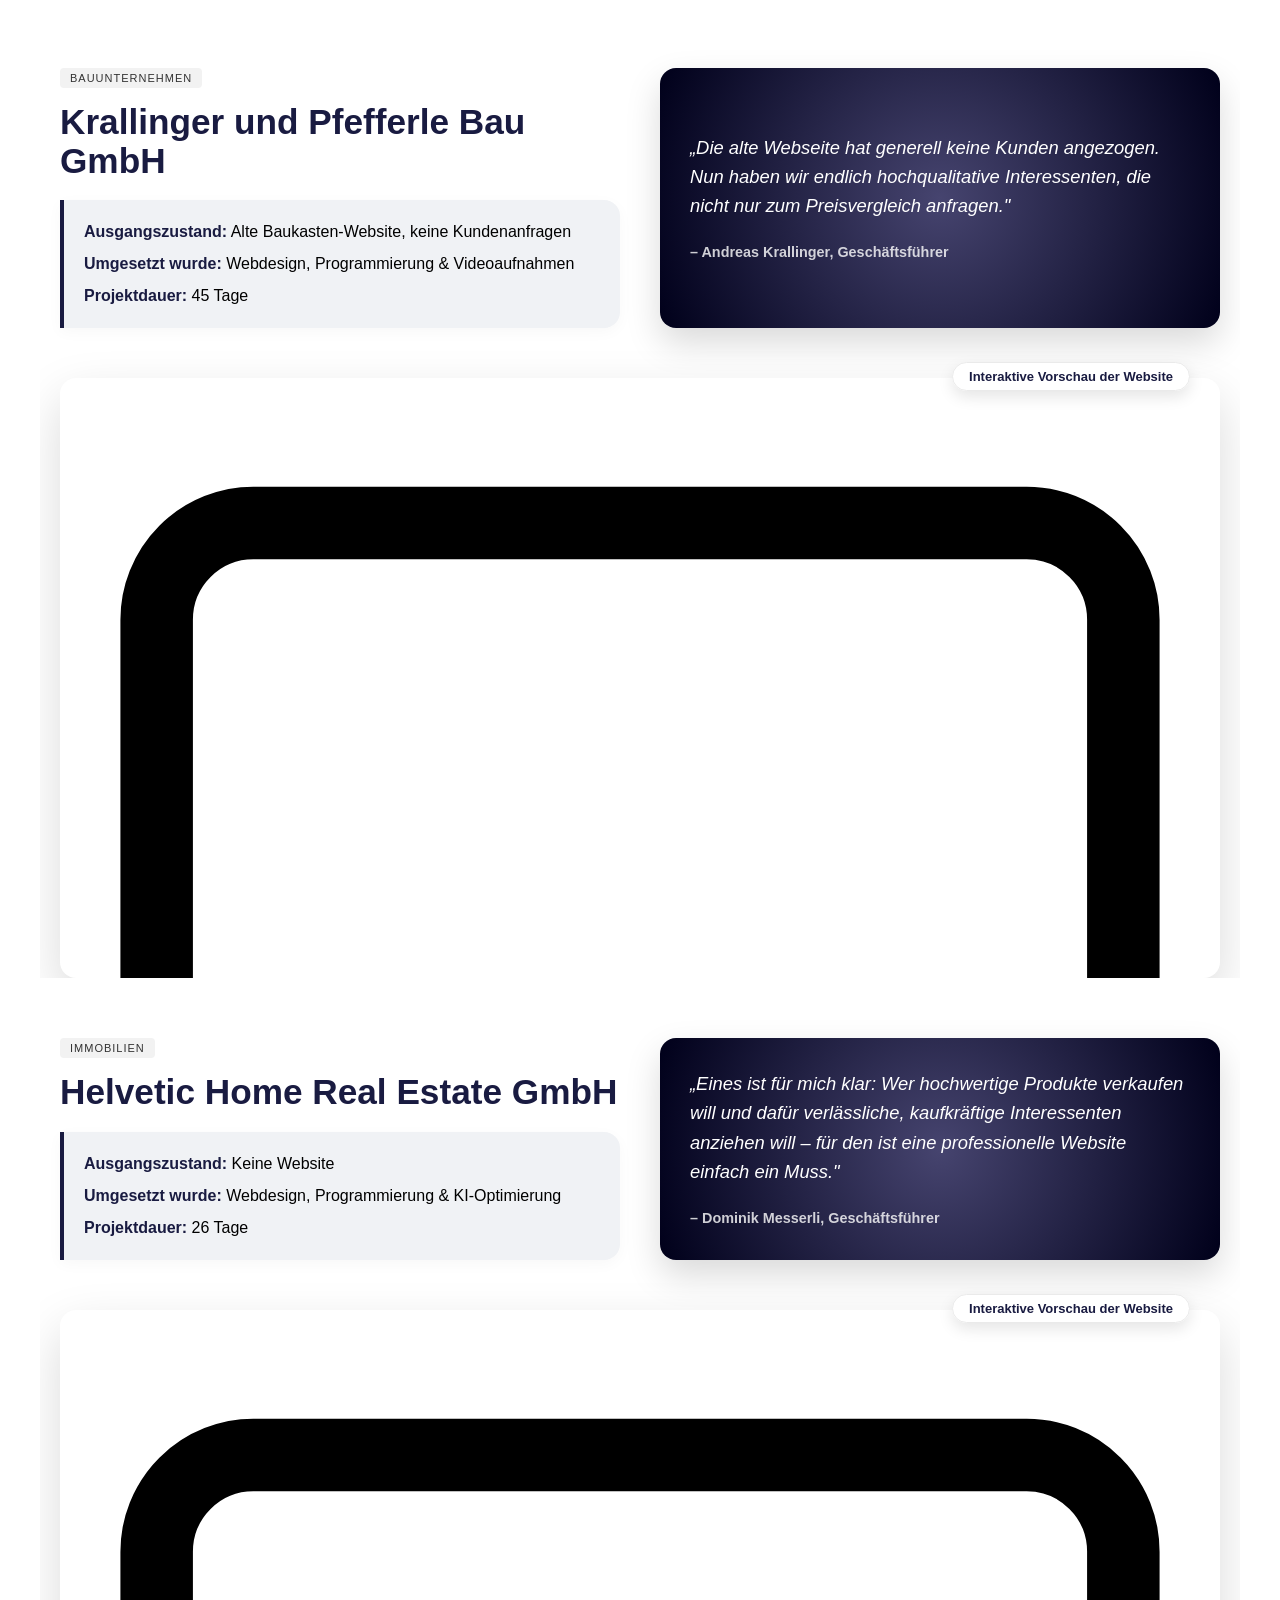
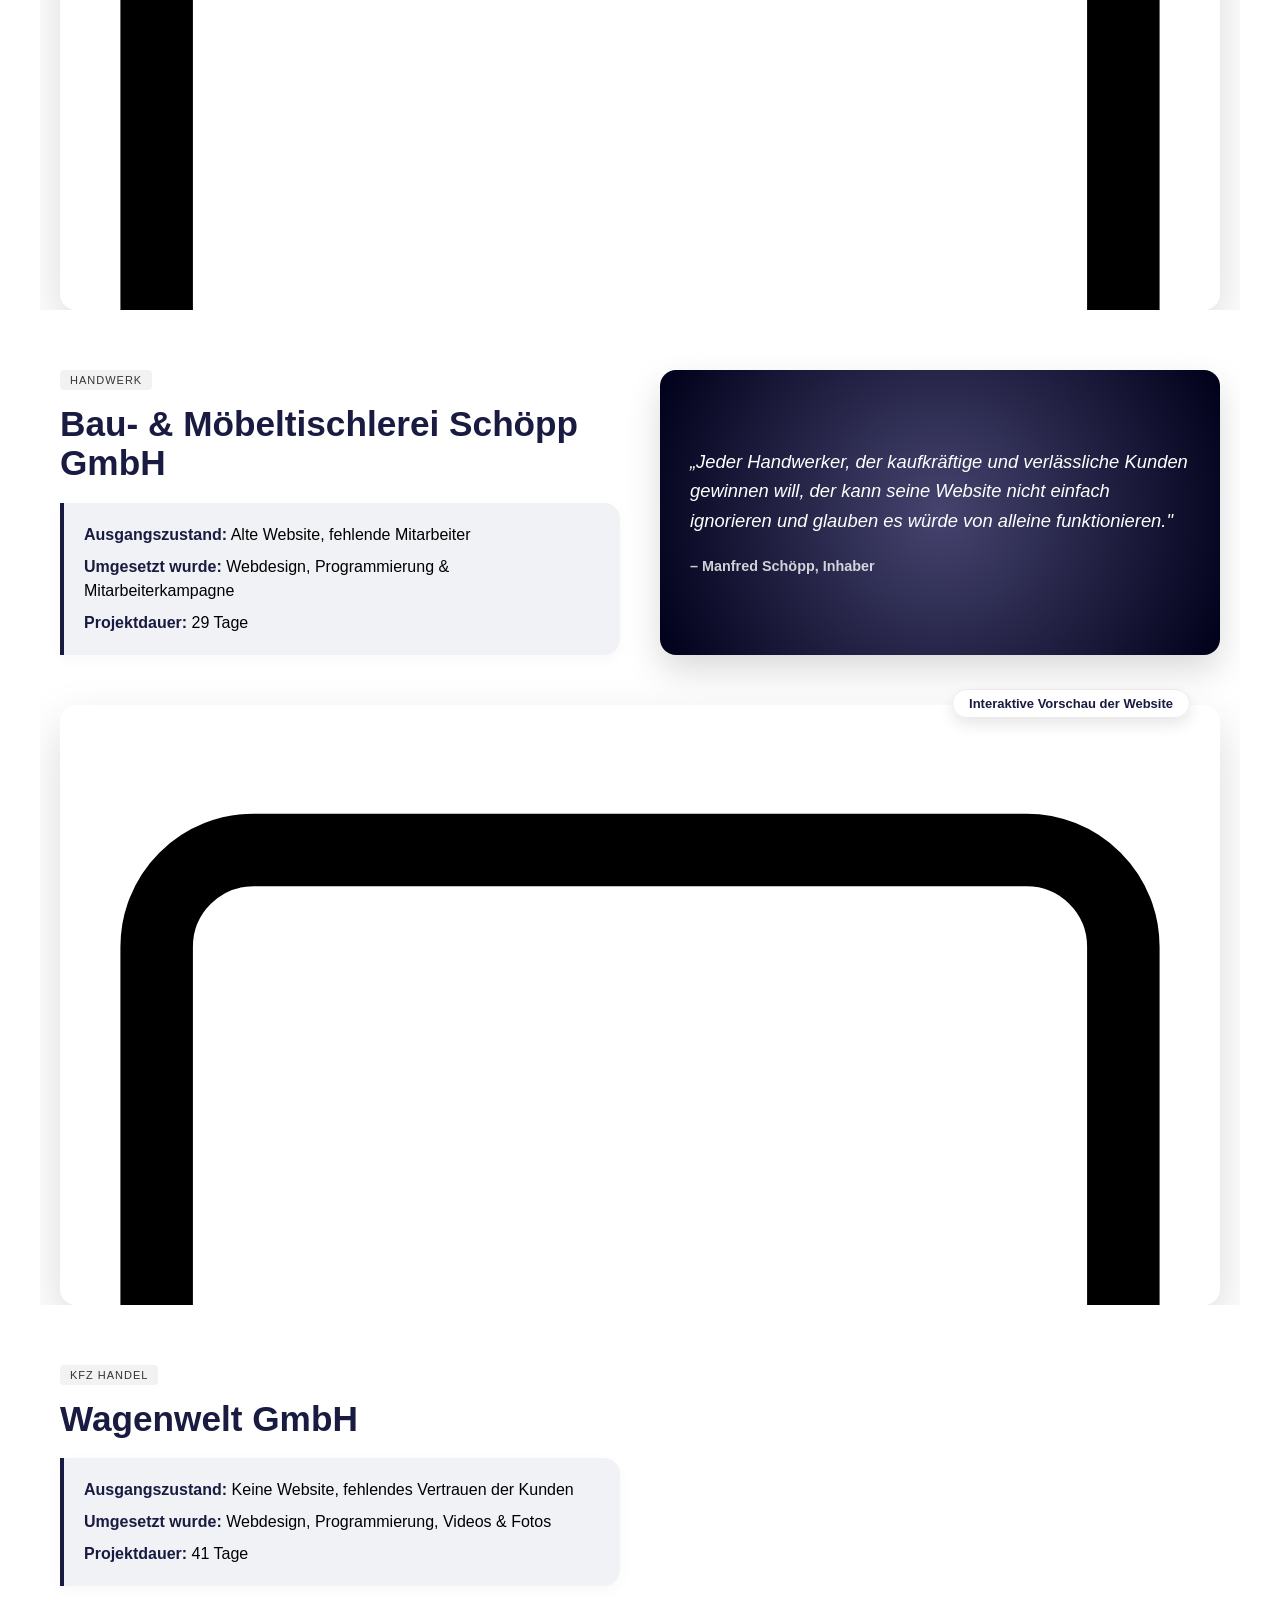
==== index.html @ d1f33c0d "perf: Smartes Iframe-Management – verhindert Einfrieren auf Mobile - Iframes werden nicht mehr direk" ====
<!DOCTYPE html>
<html lang="de">
<head>
  <meta charset="UTF-8">
  <meta name="viewport" content="width=device-width, initial-scale=1.0">
  <meta name="description" content="Referenzen – Erfolgreiche Website-Projekte für KMU. Webdesign, Programmierung und digitale Lösungen.">
  <title>Referenzen | KMU Digitalisieren</title>
  <link rel="stylesheet" href="styles.css">
</head>
<body>

  <!-- === Sektion 1: Krallinger und Pfefferle === -->
  <div class="cs-section">

    <div class="cs-top-grid">

      <div class="cs-info-side">
        <div class="cs-label-wrapper cs-animate" data-index="0">
          <span class="cs-industry-label">BAUUNTERNEHMEN</span>
        </div>

        <h3 class="cs-animate" data-index="1">Krallinger und Pfefferle Bau GmbH</h3>

        <div class="cs-meta-info cs-animate" data-index="2">
          <p><strong>Ausgangszustand:</strong> Alte Baukasten-Website, keine Kundenanfragen</p>
          <p><strong>Umgesetzt wurde:</strong> Webdesign, Programmierung &amp; Videoaufnahmen</p>
          <p><strong>Projektdauer:</strong> 45 Tage</p>
        </div>
      </div>

      <div class="cs-quote-side cs-animate" data-index="3">
        <blockquote class="cs-quote">
          „Die alte Webseite hat generell keine Kunden angezogen. Nun haben wir endlich hochqualitative Interessenten, die nicht nur zum Preisvergleich anfragen."
          <cite>– Andreas Krallinger, Geschäftsführer</cite>
        </blockquote>
      </div>

    </div>

    <div class="cs-preview-full cs-animate" data-index="4">
      <div class="cs-preview-hint">Interaktive Vorschau der Website</div>
      <div class="cs-iframe-placeholder" data-src="https://www.kpbau.tirol" data-title="Krallinger und Pfefferle Bau Vorschau">
        <div class="cs-placeholder-content">
          <svg class="cs-placeholder-icon" viewBox="0 0 24 24" fill="none" stroke="currentColor" stroke-width="1.5" stroke-linecap="round" stroke-linejoin="round"><rect x="2" y="3" width="20" height="14" rx="2"/><line x1="8" y1="21" x2="16" y2="21"/><line x1="12" y1="17" x2="12" y2="21"/></svg>
          <span class="cs-placeholder-text">Vorschau laden</span>
        </div>
      </div>
    </div>

  </div>

  <!-- === Sektion 2: Helvetic Home Real Estate === -->
  <div class="cs-section">

    <div class="cs-top-grid">

      <div class="cs-info-side">
        <div class="cs-label-wrapper cs-animate" data-index="0">
          <span class="cs-industry-label">IMMOBILIEN</span>
        </div>

        <h3 class="cs-animate" data-index="1">Helvetic Home Real Estate GmbH</h3>

        <div class="cs-meta-info cs-animate" data-index="2">
          <p><strong>Ausgangszustand:</strong> Keine Website</p>
          <p><strong>Umgesetzt wurde:</strong> Webdesign, Programmierung &amp; KI-Optimierung</p>
          <p><strong>Projektdauer:</strong> 26 Tage</p>
        </div>
      </div>

      <div class="cs-quote-side cs-animate" data-index="3">
        <blockquote class="cs-quote">
          „Eines ist für mich klar: Wer hochwertige Produkte verkaufen will und dafür verlässliche, kaufkräftige Interessenten anziehen will – für den ist eine professionelle Website einfach ein Muss."
          <cite>– Dominik Messerli, Geschäftsführer</cite>
        </blockquote>
      </div>

    </div>

    <div class="cs-preview-full cs-animate" data-index="4">
      <div class="cs-preview-hint">Interaktive Vorschau der Website</div>
      <div class="cs-iframe-placeholder" data-src="https://helvetic-home.ch/" data-title="Helvetic Home Real Estate GmbH Vorschau">
        <div class="cs-placeholder-content">
          <svg class="cs-placeholder-icon" viewBox="0 0 24 24" fill="none" stroke="currentColor" stroke-width="1.5" stroke-linecap="round" stroke-linejoin="round"><rect x="2" y="3" width="20" height="14" rx="2"/><line x1="8" y1="21" x2="16" y2="21"/><line x1="12" y1="17" x2="12" y2="21"/></svg>
          <span class="cs-placeholder-text">Vorschau laden</span>
        </div>
      </div>
    </div>

  </div>

  <!-- === Sektion 3: Tischlerei Schöpp === -->
  <div class="cs-section">

    <div class="cs-top-grid">

      <div class="cs-info-side">
        <div class="cs-label-wrapper cs-animate" data-index="0">
          <span class="cs-industry-label">HANDWERK</span>
        </div>

        <h3 class="cs-animate" data-index="1">Bau- &amp; Möbeltischlerei Schöpp GmbH</h3>

        <div class="cs-meta-info cs-animate" data-index="2">
          <p><strong>Ausgangszustand:</strong> Alte Website, fehlende Mitarbeiter</p>
          <p><strong>Umgesetzt wurde:</strong> Webdesign, Programmierung &amp; Mitarbeiterkampagne</p>
          <p><strong>Projektdauer:</strong> 29 Tage</p>
        </div>
      </div>

      <div class="cs-quote-side cs-animate" data-index="3">
        <blockquote class="cs-quote">
          „Jeder Handwerker, der kaufkräftige und verlässliche Kunden gewinnen will, der kann seine Website nicht einfach ignorieren und glauben es würde von alleine funktionieren."
          <cite>– Manfred Schöpp, Inhaber</cite>
        </blockquote>
      </div>

    </div>

    <div class="cs-preview-full cs-animate" data-index="4">
      <div class="cs-preview-hint">Interaktive Vorschau der Website</div>
      <div class="cs-iframe-placeholder" data-src="https://tischlerei-schoepp.at/" data-title="Bau- &amp; Möbeltischlerei Schöpp GmbH Vorschau">
        <div class="cs-placeholder-content">
          <svg class="cs-placeholder-icon" viewBox="0 0 24 24" fill="none" stroke="currentColor" stroke-width="1.5" stroke-linecap="round" stroke-linejoin="round"><rect x="2" y="3" width="20" height="14" rx="2"/><line x1="8" y1="21" x2="16" y2="21"/><line x1="12" y1="17" x2="12" y2="21"/></svg>
          <span class="cs-placeholder-text">Vorschau laden</span>
        </div>
      </div>
    </div>

  </div>

  <!-- === Sektion 4: Wagenwelt === -->
  <div class="cs-section">

    <div class="cs-top-grid">

      <div class="cs-info-side">
        <div class="cs-label-wrapper cs-animate" data-index="0">
          <span class="cs-industry-label">KFZ HANDEL</span>
        </div>

        <h3 class="cs-animate" data-index="1">Wagenwelt GmbH</h3>

        <div class="cs-meta-info cs-animate" data-index="2">
          <p><strong>Ausgangszustand:</strong> Keine Website, fehlendes Vertrauen der Kunden</p>
          <p><strong>Umgesetzt wurde:</strong> Webdesign, Programmierung, Videos &amp; Fotos</p>
          <p><strong>Projektdauer:</strong> 41 Tage</p>
        </div>
      </div>

      <div class="cs-quote-side cs-animate" data-index="3">
        <blockquote class="cs-quote">
          „Wir verkaufen unsere Autos mit der Website um 40% schneller. Das macht es uns möglich bedeutend schneller zu wachsen und generell mehr Autos zu verkaufen."
          <cite>– Viktor Stanojevic, Geschäftsführer</cite>
        </blockquote>
      </div>

    </div>

    <div class="cs-preview-full cs-animate" data-index="4">
      <div class="cs-preview-hint">Interaktive Vorschau der Website</div>
      <div class="cs-iframe-placeholder" data-src="https://www.wagen-welt.at/" data-title="Wagenwelt GmbH Vorschau">
        <div class="cs-placeholder-content">
          <svg class="cs-placeholder-icon" viewBox="0 0 24 24" fill="none" stroke="currentColor" stroke-width="1.5" stroke-linecap="round" stroke-linejoin="round"><rect x="2" y="3" width="20" height="14" rx="2"/><line x1="8" y1="21" x2="16" y2="21"/><line x1="12" y1="17" x2="12" y2="21"/></svg>
          <span class="cs-placeholder-text">Vorschau laden</span>
        </div>
      </div>
    </div>

  </div>

  <script src="script.js"></script>
</body>
</html>
---- styles.css ----
.cs-section {
    font-family: 'Cabin Condensed', sans-serif;
    color: #000;
    background-color: #ffffff;
    padding: 60px 20px 0 20px;
    max-width: 1200px;
    margin: 0 auto;
    font-size: 16px;
    box-sizing: border-box;
    overflow-x: hidden; /* Verhindert horizontalen Scrollbalken bei Slide-Animation */
}

.cs-top-grid {
    display: grid;
    grid-template-columns: 1fr 1fr;
    gap: 40px;
    margin-bottom: 50px;
    align-items: stretch;
}

.cs-info-side {
    text-align: left;
    display: flex;
    flex-direction: column;
    justify-content: flex-start;
}

.cs-label-wrapper {
    margin-bottom: 15px;
}

.cs-industry-label {
    display: inline-block;
    background-color: #f2f2f2;
    color: #333333;
    padding: 4px 10px;
    border-radius: 4px;
    font-size: 11px;
    font-weight: 400;
    text-transform: uppercase;
    letter-spacing: 1px;
    transition: background-color 0.3s ease;
}

.cs-industry-label:hover {
    background-color: #e6e6e6;
}

.cs-info-side h3 {
    font-size: 2.2rem;
    margin: 0 0 20px 0;
    color: #191B41;
    line-height: 1.1;
}

.cs-meta-info {
    background-color: #f0f2f5;
    border-left: 4px solid #191B41;
    padding: 20px;
    border-radius: 0 16px 16px 0;
    box-shadow: 0 4px 15px rgba(0, 0, 0, 0.03);
    transition: box-shadow 0.3s ease, transform 0.3s ease;
}

.cs-meta-info:hover {
    box-shadow: 0 8px 25px rgba(0, 0, 0, 0.08);
    transform: translateX(3px);
}

.cs-meta-info p {
    margin: 0 0 8px 0;
    line-height: 1.5;
}

.cs-meta-info p:last-child {
    margin-bottom: 0;
}

.cs-meta-info strong {
    color: #191B41;
}

.cs-quote-side {
    display: flex;
}

.cs-quote {
    margin: 0;
    padding: 30px;
    background: radial-gradient(circle at center, rgb(70, 68, 111) 0%, rgb(0, 0, 26) 100%);
    color: #ffffff;
    border-radius: 16px;
    font-size: 1.15rem;
    line-height: 1.6;
    font-style: italic;
    text-align: left;
    flex: 1;
    display: flex;
    flex-direction: column;
    justify-content: center;
    box-sizing: border-box;
    box-shadow: 0 15px 35px rgba(0, 0, 0, 0.15);
    transition: transform 0.4s cubic-bezier(0.165, 0.84, 0.44, 1), box-shadow 0.4s cubic-bezier(0.165, 0.84, 0.44, 1);
}

.cs-quote:hover {
    transform: translateY(-8px);
    box-shadow: 0 25px 50px rgba(0, 0, 0, 0.25);
}

.cs-quote cite {
    display: block;
    margin-top: 20px;
    font-style: normal;
    font-weight: 700;
    font-size: 0.9rem;
    opacity: 0.8;
}

.cs-preview-full {
    width: 100%;
    height: 600px;
    position: relative;
    box-shadow: 0 20px 50px rgba(0, 0, 0, 0.15);
    border-radius: 16px;
    background: #fff;
    transition: box-shadow 0.3s ease;
    margin-bottom: 0;
}

.cs-preview-full:hover {
    box-shadow: 0 30px 60px rgba(0, 0, 0, 0.22);
}

.cs-preview-full iframe {
    width: 100%;
    height: 100%;
    border: none;
    border-radius: 16px;
    display: block;
}

.cs-preview-hint {
    position: absolute !important;
    top: -16px !important;
    right: 30px !important;
    z-index: 999 !important;
    background: rgba(255, 255, 255, 0.95);
    border: 1px solid #eaeaea;
    padding: 6px 16px;
    font-size: 13px;
    font-weight: 600;
    border-radius: 999px;
    color: #191B41;
    pointer-events: none;
    box-shadow: 0 6px 15px rgba(0, 0, 0, 0.1);
    animation: csHintPulse 2.5s infinite ease-in-out;
}

@keyframes csHintPulse {
    0%   { transform: scale(1); }
    50%  { transform: scale(1.05); box-shadow: 0 8px 25px rgba(0,0,0,0.15); }
    100% { transform: scale(1); }
}

/* ===== Scroll-Animationen ===== */
/* Standardzustand: sichtbar (Fallback falls JS nicht läuft) */
.cs-animate {
    opacity: 1;
    transform: translateX(0) scale(1) translateY(0);
    transition: opacity 0.9s cubic-bezier(0.22, 1, 0.36, 1),
                transform 0.9s cubic-bezier(0.22, 1, 0.36, 1);
    /* will-change bewusst NICHT hier – würde dauerhaft GPU-Speicher belegen */
}

/* JS setzt diesen Startzustand sobald es läuft */
/* will-change nur hier aktiv: Browser kann GPU-Layer vorbereiten */
.cs-animate.js-ready {
    opacity: 0;
    transform: translateX(110px) scale(0.92) translateY(16px);
    will-change: transform, opacity;
}

/* Eingeblendet – will-change wird zurückgesetzt um GPU-Speicher freizugeben */
.cs-animate.is-visible {
    opacity: 1;
    transform: translateX(0) scale(1) translateY(0);
    will-change: auto;
}

/* ===== Responsive ===== */
@media (max-width: 900px) {
    .cs-top-grid {
        grid-template-columns: 1fr;
        gap: 30px;
        margin-bottom: 40px;
    }
    .cs-quote:hover,
    .cs-meta-info:hover {
        transform: none;
    }
    .cs-preview-full {
        height: 450px;
        margin-top: 20px;
    }
    .cs-preview-hint {
        animation: none;
        top: -14px !important;
        right: 15px !important;
        font-size: 11px;
        padding: 4px 12px;
    }
}
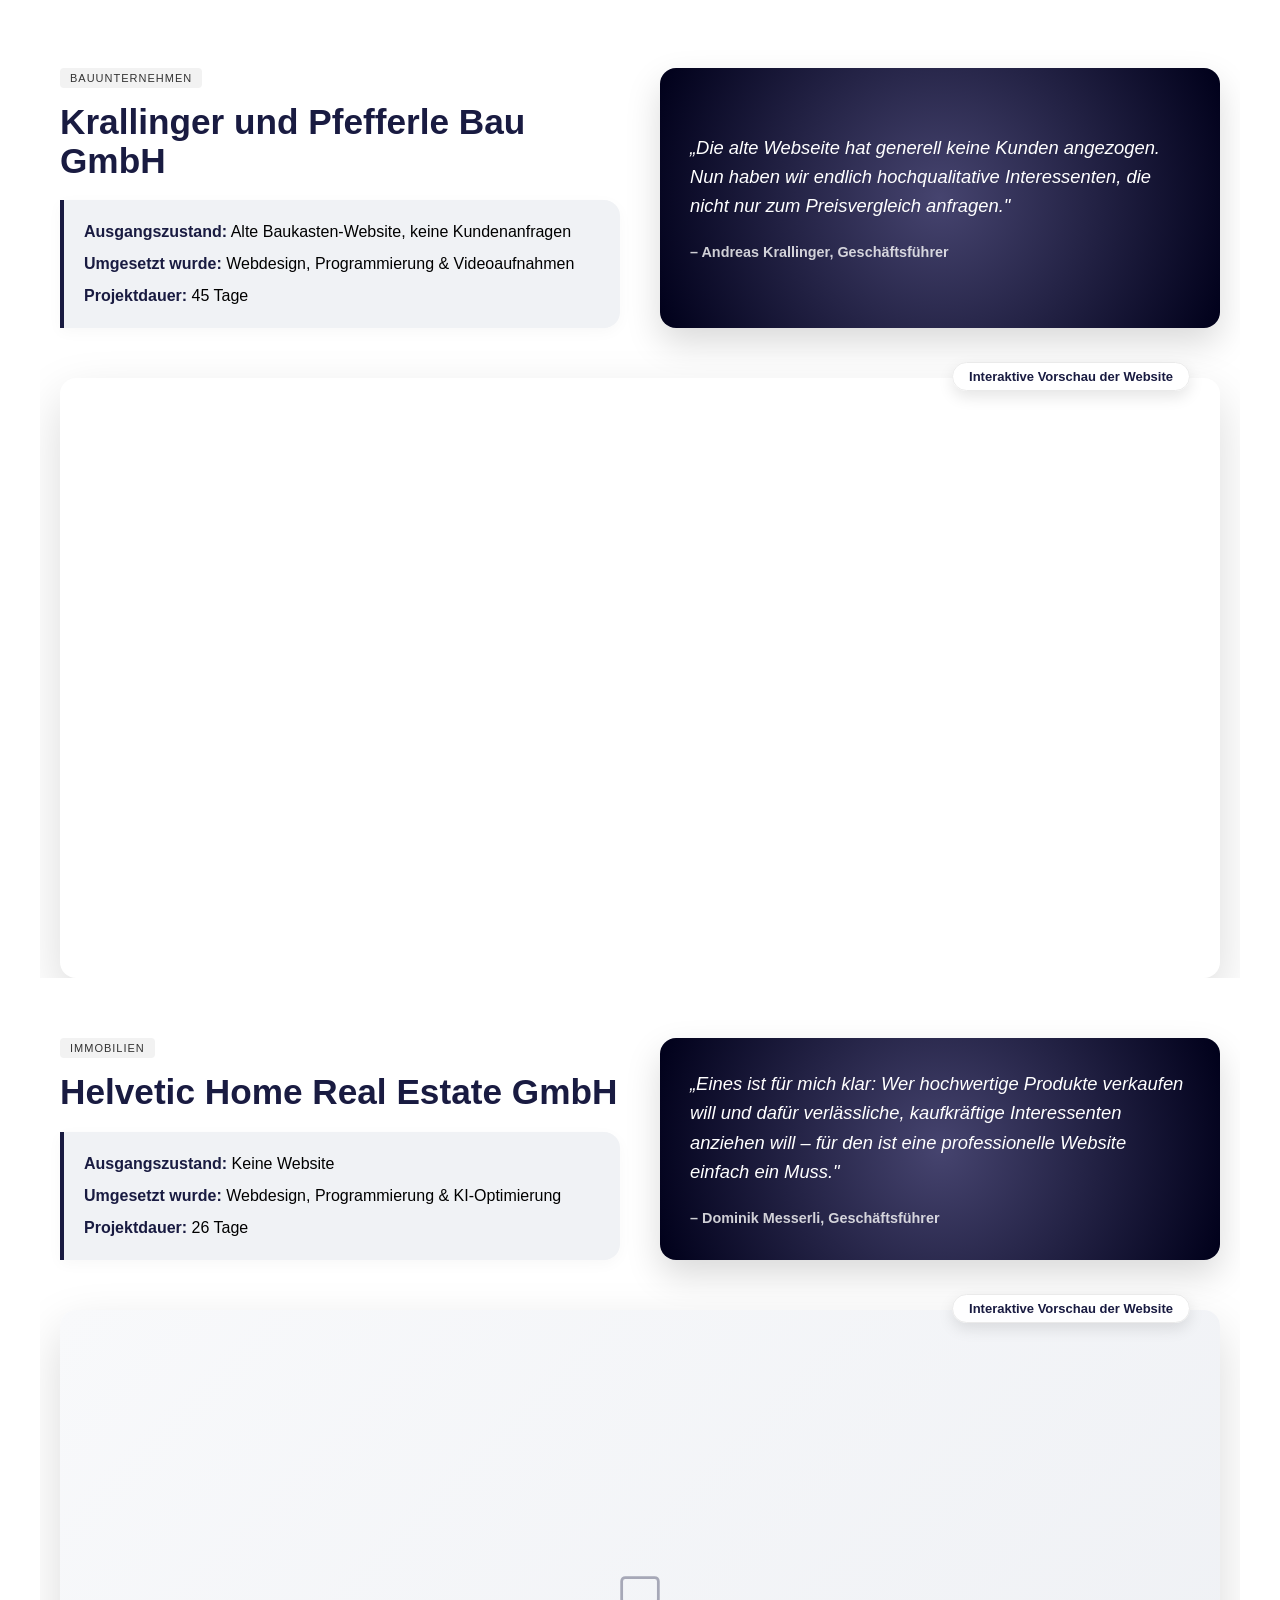
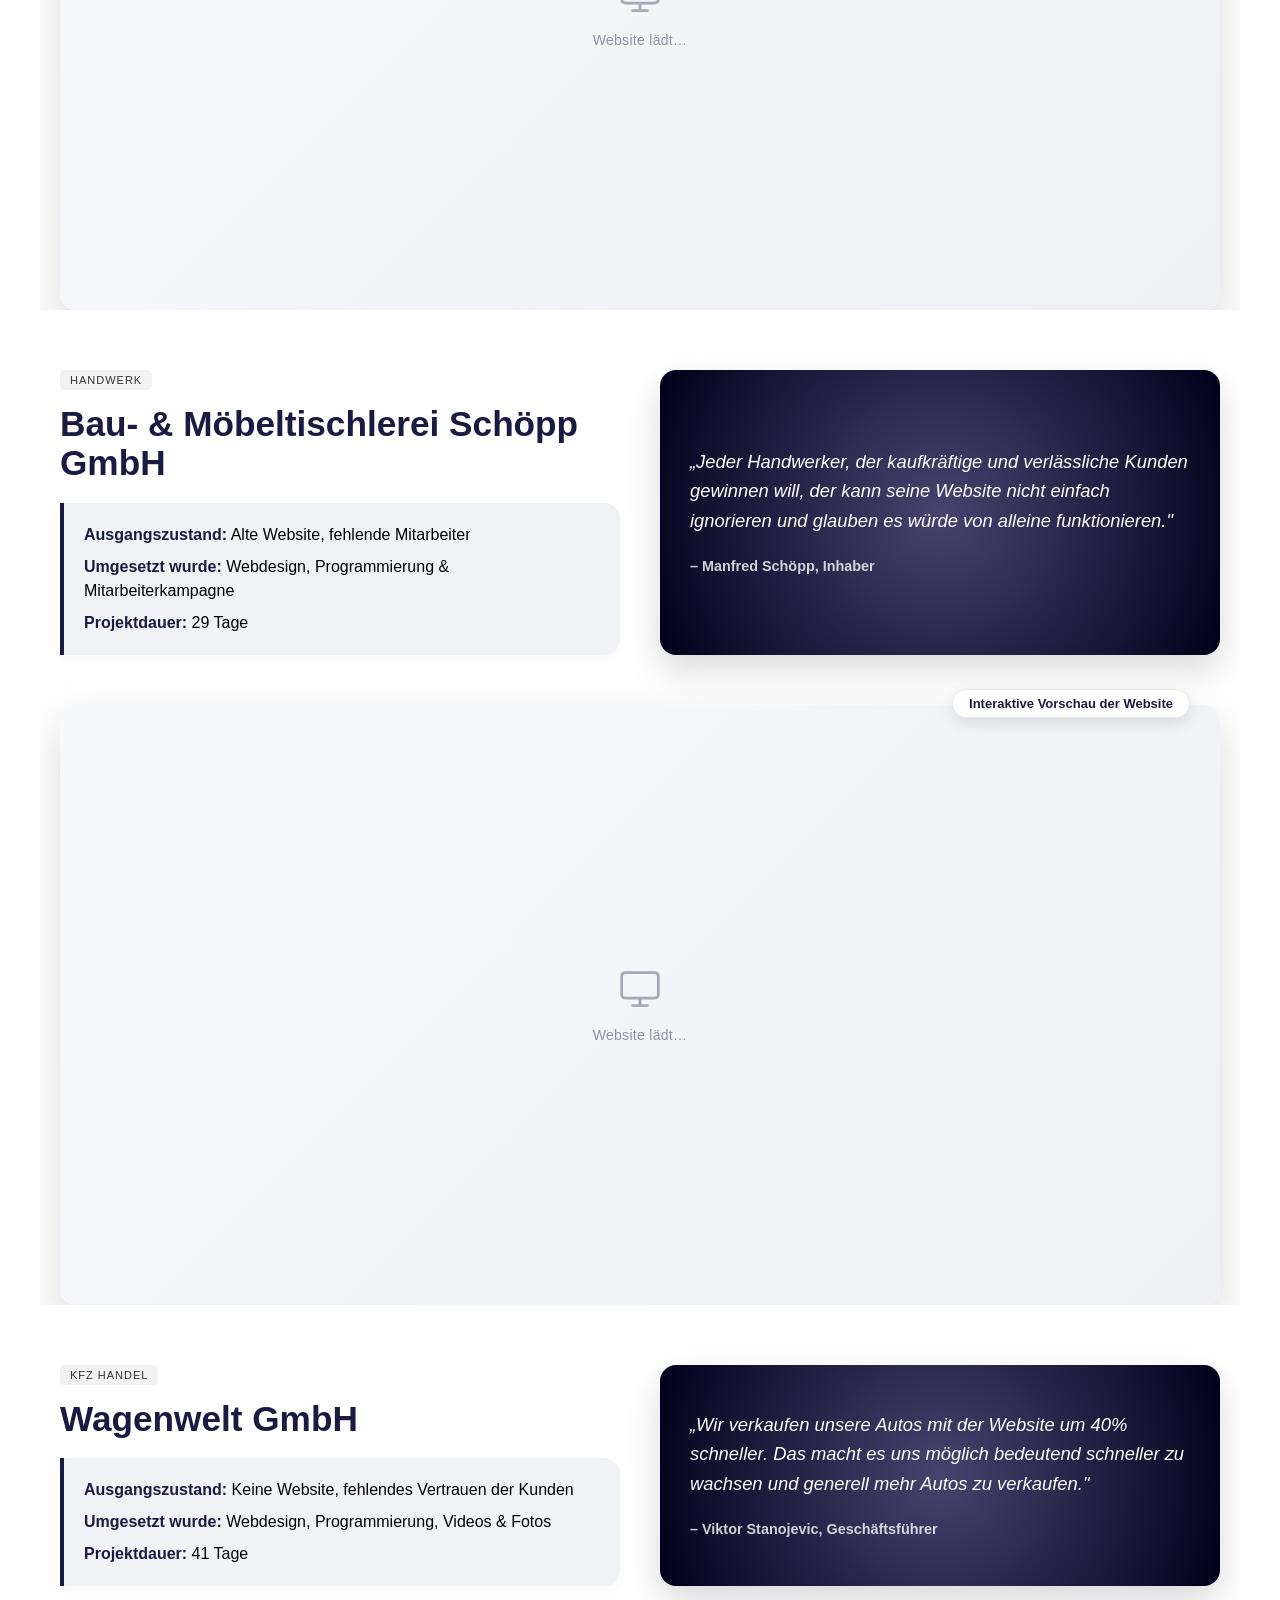
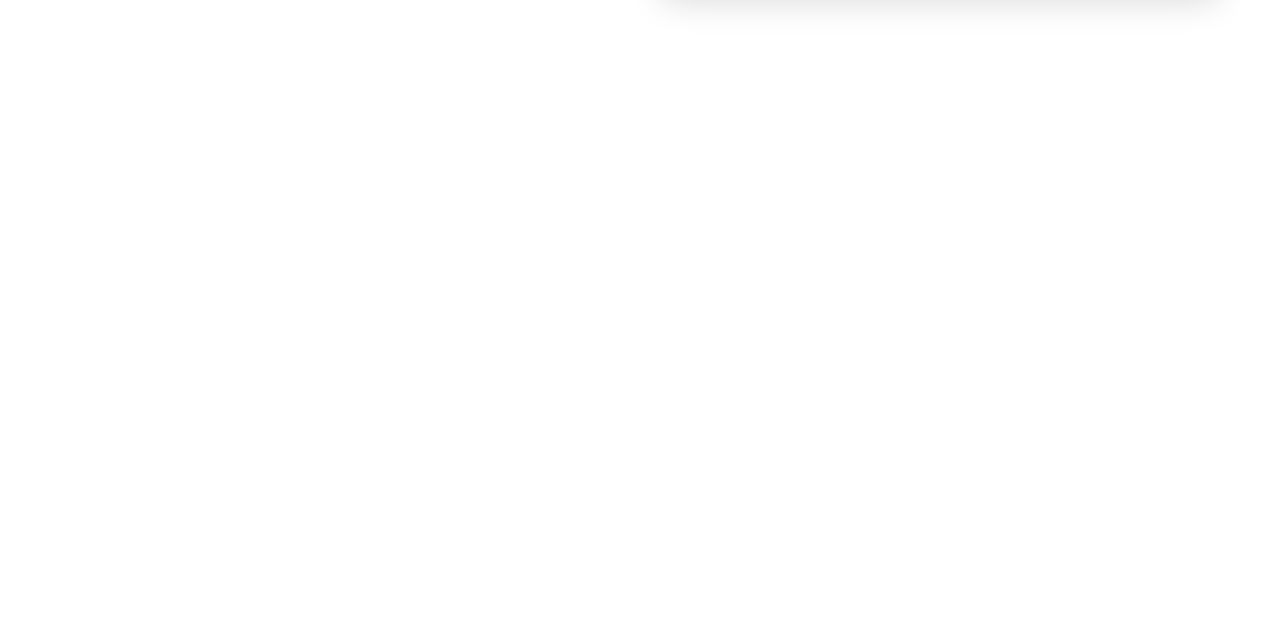
==== commit 9a8d8940: "perf: Automatisches Iframe-Laden per IntersectionObserver - Kein manuelles Tippen mehr nötig – ifram" ====
--- a/index.html
+++ b/index.html
@@ -42,7 +42,7 @@
       <div class="cs-iframe-placeholder" data-src="https://www.kpbau.tirol" data-title="Krallinger und Pfefferle Bau Vorschau">
         <div class="cs-placeholder-content">
           <svg class="cs-placeholder-icon" viewBox="0 0 24 24" fill="none" stroke="currentColor" stroke-width="1.5" stroke-linecap="round" stroke-linejoin="round"><rect x="2" y="3" width="20" height="14" rx="2"/><line x1="8" y1="21" x2="16" y2="21"/><line x1="12" y1="17" x2="12" y2="21"/></svg>
-          <span class="cs-placeholder-text">Vorschau laden</span>
+          <span class="cs-placeholder-text">Website lädt…</span>
         </div>
       </div>
     </div>
@@ -82,7 +82,7 @@
       <div class="cs-iframe-placeholder" data-src="https://helvetic-home.ch/" data-title="Helvetic Home Real Estate GmbH Vorschau">
         <div class="cs-placeholder-content">
           <svg class="cs-placeholder-icon" viewBox="0 0 24 24" fill="none" stroke="currentColor" stroke-width="1.5" stroke-linecap="round" stroke-linejoin="round"><rect x="2" y="3" width="20" height="14" rx="2"/><line x1="8" y1="21" x2="16" y2="21"/><line x1="12" y1="17" x2="12" y2="21"/></svg>
-          <span class="cs-placeholder-text">Vorschau laden</span>
+          <span class="cs-placeholder-text">Website lädt…</span>
         </div>
       </div>
     </div>
@@ -122,7 +122,7 @@
       <div class="cs-iframe-placeholder" data-src="https://tischlerei-schoepp.at/" data-title="Bau- &amp; Möbeltischlerei Schöpp GmbH Vorschau">
         <div class="cs-placeholder-content">
           <svg class="cs-placeholder-icon" viewBox="0 0 24 24" fill="none" stroke="currentColor" stroke-width="1.5" stroke-linecap="round" stroke-linejoin="round"><rect x="2" y="3" width="20" height="14" rx="2"/><line x1="8" y1="21" x2="16" y2="21"/><line x1="12" y1="17" x2="12" y2="21"/></svg>
-          <span class="cs-placeholder-text">Vorschau laden</span>
+          <span class="cs-placeholder-text">Website lädt…</span>
         </div>
       </div>
     </div>
@@ -162,7 +162,7 @@
       <div class="cs-iframe-placeholder" data-src="https://www.wagen-welt.at/" data-title="Wagenwelt GmbH Vorschau">
         <div class="cs-placeholder-content">
           <svg class="cs-placeholder-icon" viewBox="0 0 24 24" fill="none" stroke="currentColor" stroke-width="1.5" stroke-linecap="round" stroke-linejoin="round"><rect x="2" y="3" width="20" height="14" rx="2"/><line x1="8" y1="21" x2="16" y2="21"/><line x1="12" y1="17" x2="12" y2="21"/></svg>
-          <span class="cs-placeholder-text">Vorschau laden</span>
+          <span class="cs-placeholder-text">Website lädt…</span>
         </div>
       </div>
     </div>
--- a/styles.css
+++ b/styles.css
@@ -138,6 +138,8 @@
     border: none;
     border-radius: 16px;
     display: block;
+    position: relative;
+    z-index: 2;
 }
 
 .cs-preview-hint {
@@ -163,6 +165,69 @@
     100% { transform: scale(1); }
 }
 
+/* ===== Iframe Placeholder (Lade-Indikator) ===== */
+.cs-iframe-placeholder {
+    width: 100%;
+    height: 100%;
+    border-radius: 16px;
+    display: flex;
+    align-items: center;
+    justify-content: center;
+    background: linear-gradient(135deg, #f8f9fb 0%, #eef0f4 100%);
+    position: absolute;
+    inset: 0;
+    z-index: 3;
+    transition: opacity 0.5s ease, visibility 0.5s ease;
+}
+
+/* Placeholder-Inhalt: Spinner + Text (vor dem Laden) */
+.cs-placeholder-content {
+    display: flex;
+    flex-direction: column;
+    align-items: center;
+    gap: 16px;
+    color: #191B41;
+}
+
+.cs-placeholder-icon {
+    width: 44px;
+    height: 44px;
+    opacity: 0.35;
+}
+
+.cs-placeholder-text {
+    font-size: 14px;
+    font-weight: 500;
+    letter-spacing: 0.3px;
+    opacity: 0.45;
+}
+
+/* Lade-Zustand: Spinner anzeigen */
+.cs-iframe-placeholder.is-loading .cs-placeholder-content {
+    display: none;
+}
+
+.cs-iframe-placeholder.is-loading::after {
+    content: '';
+    width: 32px;
+    height: 32px;
+    border: 3px solid #e0e0e0;
+    border-top-color: #191B41;
+    border-radius: 50%;
+    animation: csSpinner 0.8s linear infinite;
+}
+
+@keyframes csSpinner {
+    to { transform: rotate(360deg); }
+}
+
+/* Geladen: Placeholder ausblenden, iframe sichtbar */
+.cs-iframe-placeholder.is-loaded {
+    opacity: 0;
+    visibility: hidden;
+    pointer-events: none;
+}
+
 /* ===== Scroll-Animationen ===== */
 /* Standardzustand: sichtbar (Fallback falls JS nicht läuft) */
 .cs-animate {
@@ -210,4 +275,11 @@
         font-size: 11px;
         padding: 4px 12px;
     }
-}
+    .cs-placeholder-icon {
+        width: 36px;
+        height: 36px;
+    }
+    .cs-placeholder-text {
+        font-size: 13px;
+    }
+}
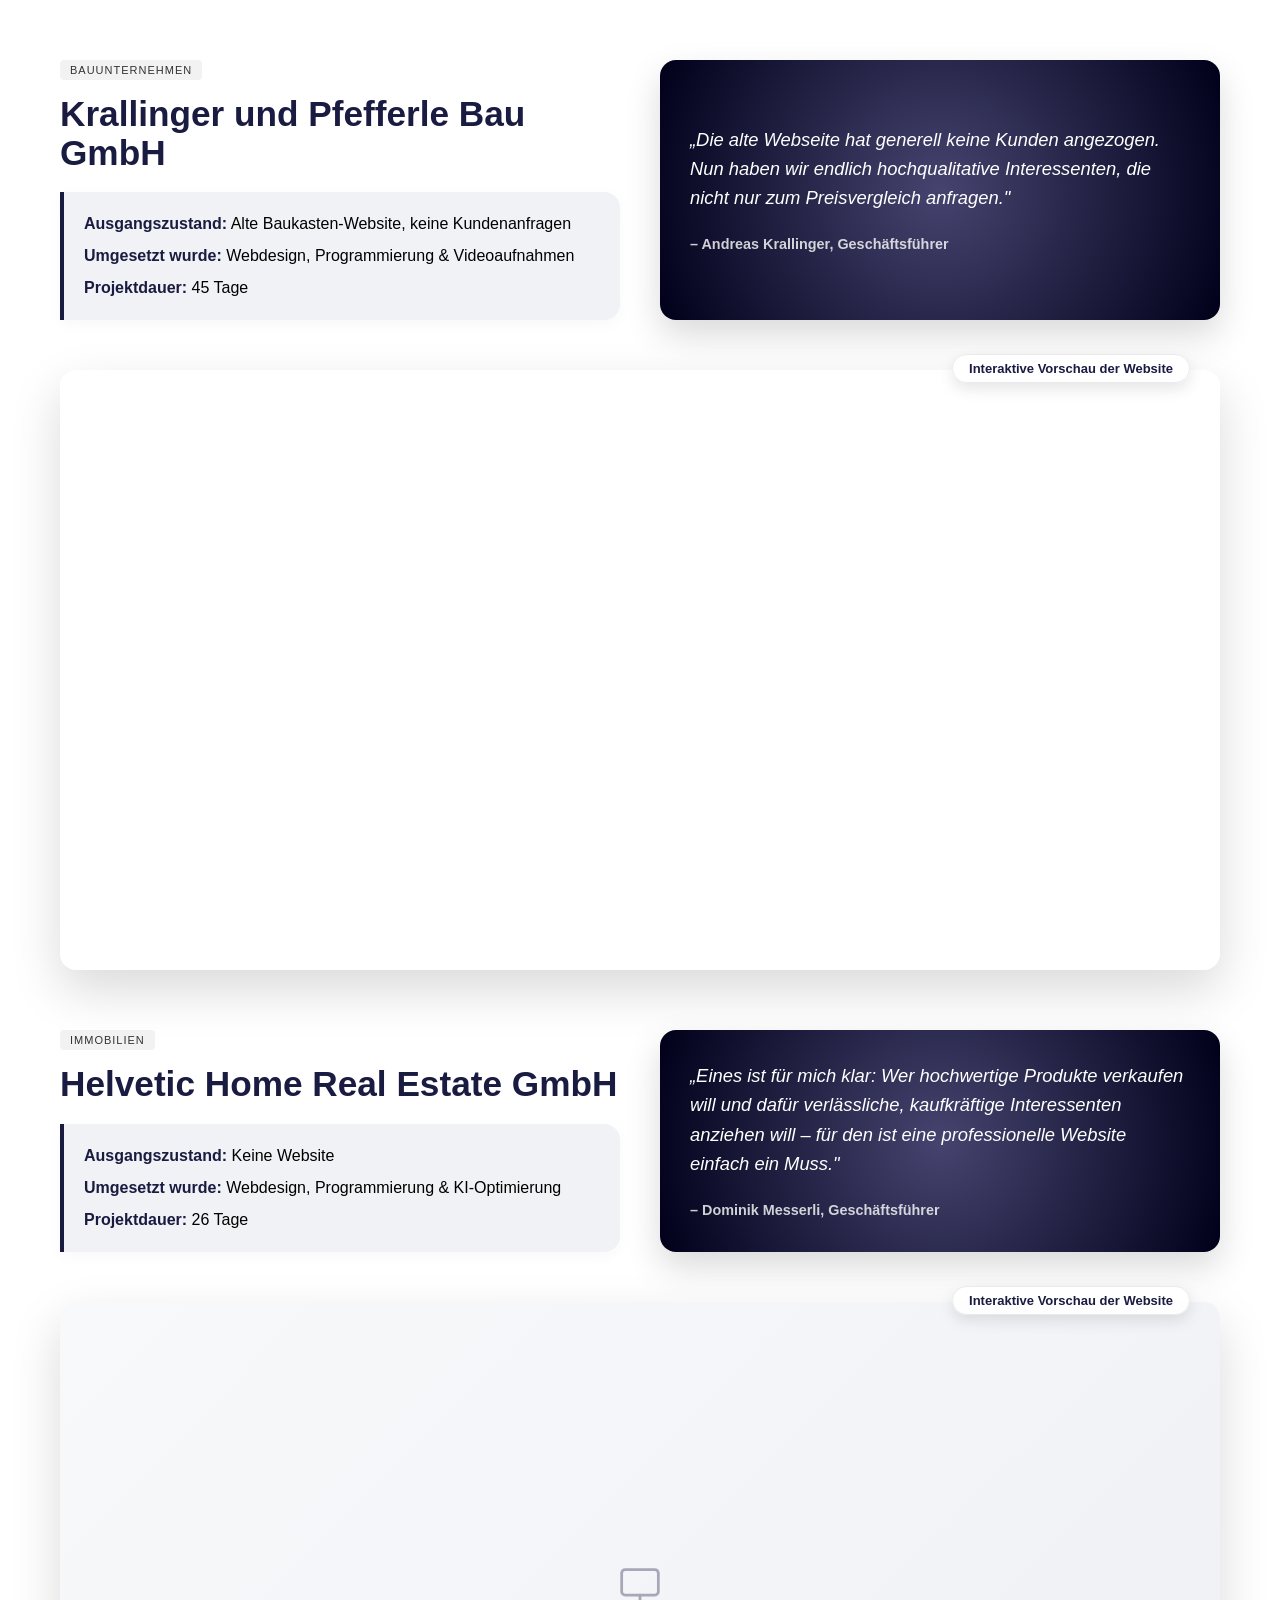
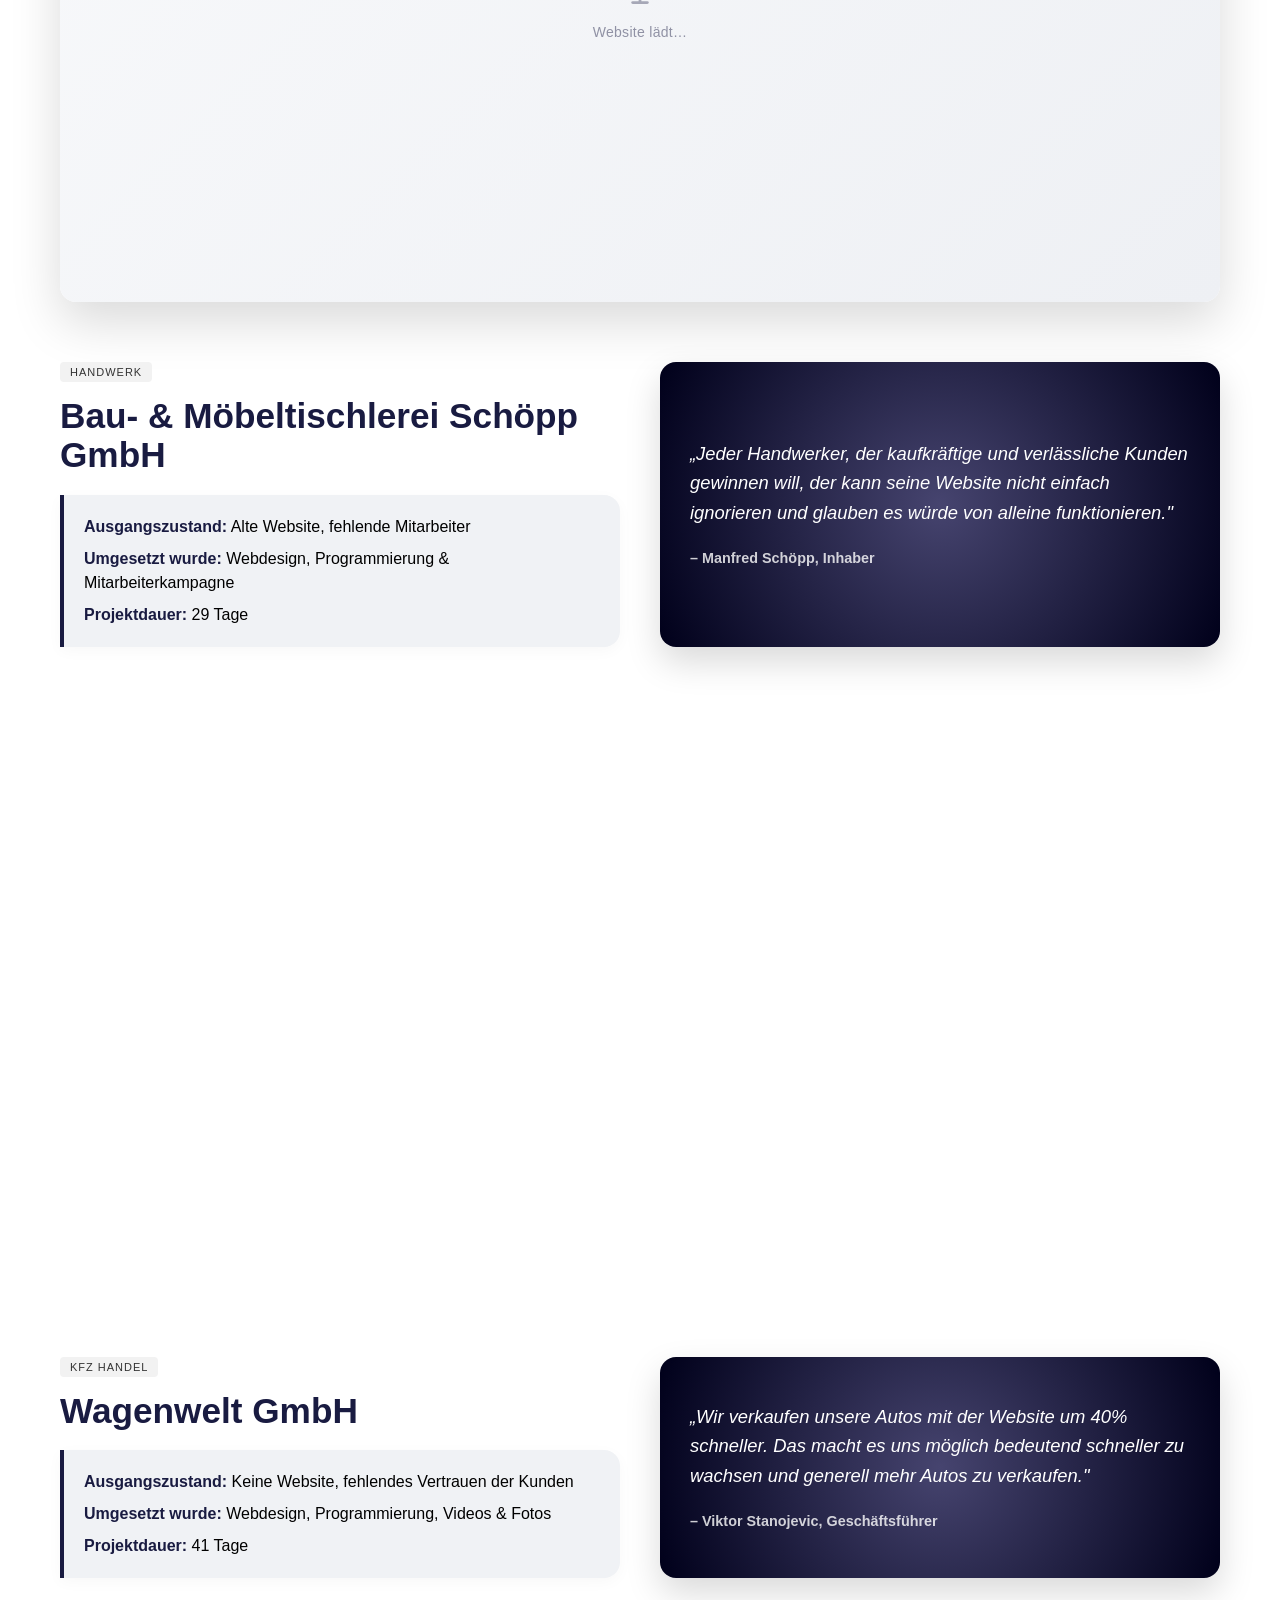
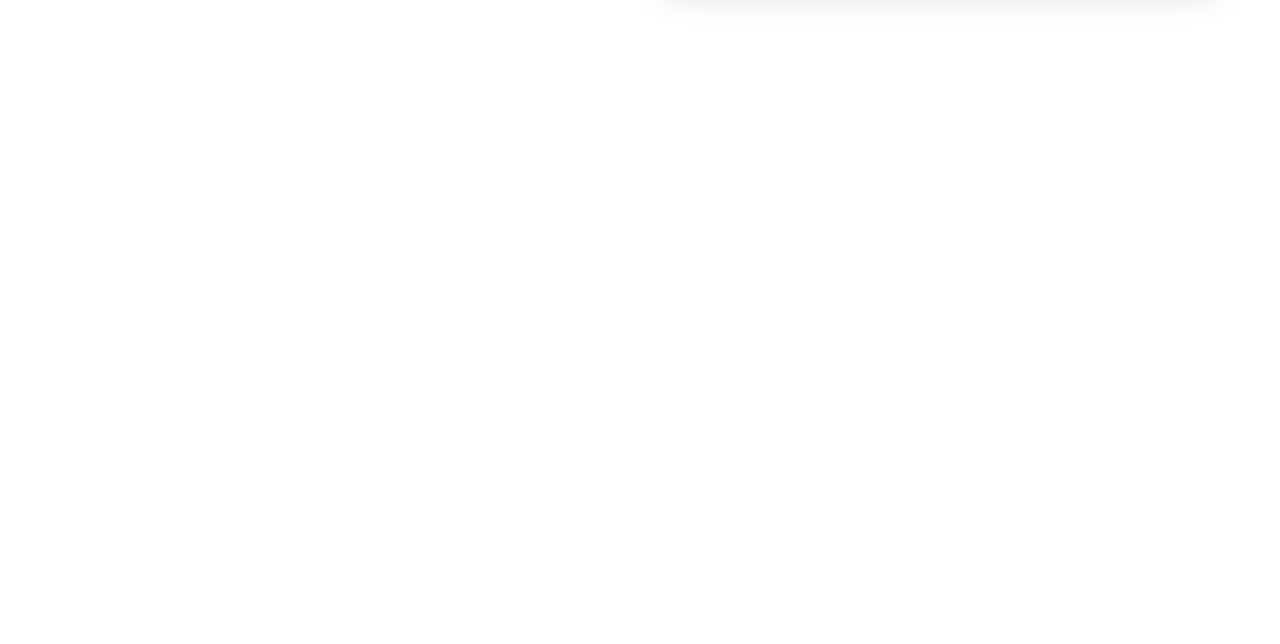
==== commit b942588d: "fix: Mobile komplett ohne iframes – Link-Buttons statt Vorschau Grundlegender Ansatz-Wechsel für Mob" ====
--- a/index.html
+++ b/index.html
@@ -45,6 +45,10 @@
           <span class="cs-placeholder-text">Website lädt…</span>
         </div>
       </div>
+      <a class="cs-mobile-link" href="https://www.kpbau.tirol" target="_blank" rel="noopener noreferrer">
+        <svg class="cs-mobile-link-icon" viewBox="0 0 24 24" fill="none" stroke="currentColor" stroke-width="2" stroke-linecap="round" stroke-linejoin="round"><path d="M18 13v6a2 2 0 0 1-2 2H5a2 2 0 0 1-2-2V8a2 2 0 0 1 2-2h6"/><polyline points="15 3 21 3 21 9"/><line x1="10" y1="14" x2="21" y2="3"/></svg>
+        Website ansehen – kpbau.tirol
+      </a>
     </div>
 
   </div>
@@ -85,6 +89,10 @@
           <span class="cs-placeholder-text">Website lädt…</span>
         </div>
       </div>
+      <a class="cs-mobile-link" href="https://helvetic-home.ch/" target="_blank" rel="noopener noreferrer">
+        <svg class="cs-mobile-link-icon" viewBox="0 0 24 24" fill="none" stroke="currentColor" stroke-width="2" stroke-linecap="round" stroke-linejoin="round"><path d="M18 13v6a2 2 0 0 1-2 2H5a2 2 0 0 1-2-2V8a2 2 0 0 1 2-2h6"/><polyline points="15 3 21 3 21 9"/><line x1="10" y1="14" x2="21" y2="3"/></svg>
+        Website ansehen – helvetic-home.ch
+      </a>
     </div>
 
   </div>
@@ -125,6 +133,10 @@
           <span class="cs-placeholder-text">Website lädt…</span>
         </div>
       </div>
+      <a class="cs-mobile-link" href="https://tischlerei-schoepp.at/" target="_blank" rel="noopener noreferrer">
+        <svg class="cs-mobile-link-icon" viewBox="0 0 24 24" fill="none" stroke="currentColor" stroke-width="2" stroke-linecap="round" stroke-linejoin="round"><path d="M18 13v6a2 2 0 0 1-2 2H5a2 2 0 0 1-2-2V8a2 2 0 0 1 2-2h6"/><polyline points="15 3 21 3 21 9"/><line x1="10" y1="14" x2="21" y2="3"/></svg>
+        Website ansehen – tischlerei-schoepp.at
+      </a>
     </div>
 
   </div>
@@ -165,6 +177,10 @@
           <span class="cs-placeholder-text">Website lädt…</span>
         </div>
       </div>
+      <a class="cs-mobile-link" href="https://www.wagen-welt.at/" target="_blank" rel="noopener noreferrer">
+        <svg class="cs-mobile-link-icon" viewBox="0 0 24 24" fill="none" stroke="currentColor" stroke-width="2" stroke-linecap="round" stroke-linejoin="round"><path d="M18 13v6a2 2 0 0 1-2 2H5a2 2 0 0 1-2-2V8a2 2 0 0 1 2-2h6"/><polyline points="15 3 21 3 21 9"/><line x1="10" y1="14" x2="21" y2="3"/></svg>
+        Website ansehen – wagen-welt.at
+      </a>
     </div>
 
   </div>
--- a/styles.css
+++ b/styles.css
@@ -1,3 +1,15 @@
+/* ===== Reset & Base ===== */
+*, *::before, *::after {
+    box-sizing: border-box;
+}
+
+body {
+    margin: 0;
+    padding: 0;
+    -webkit-font-smoothing: antialiased;
+}
+
+/* ===== Section Container ===== */
 .cs-section {
     font-family: 'Cabin Condensed', sans-serif;
     color: #000;
@@ -6,10 +18,9 @@
     max-width: 1200px;
     margin: 0 auto;
     font-size: 16px;
-    box-sizing: border-box;
-    overflow-x: hidden; /* Verhindert horizontalen Scrollbalken bei Slide-Animation */
-}
-
+}
+
+/* ===== Top Grid ===== */
 .cs-top-grid {
     display: grid;
     grid-template-columns: 1fr 1fr;
@@ -80,6 +91,7 @@
     color: #191B41;
 }
 
+/* ===== Quote ===== */
 .cs-quote-side {
     display: flex;
 }
@@ -98,7 +110,6 @@
     display: flex;
     flex-direction: column;
     justify-content: center;
-    box-sizing: border-box;
     box-shadow: 0 15px 35px rgba(0, 0, 0, 0.15);
     transition: transform 0.4s cubic-bezier(0.165, 0.84, 0.44, 1), box-shadow 0.4s cubic-bezier(0.165, 0.84, 0.44, 1);
 }
@@ -117,6 +128,7 @@
     opacity: 0.8;
 }
 
+/* ===== Preview Container ===== */
 .cs-preview-full {
     width: 100%;
     height: 600px;
@@ -138,15 +150,13 @@
     border: none;
     border-radius: 16px;
     display: block;
-    position: relative;
-    z-index: 2;
 }
 
 .cs-preview-hint {
     position: absolute !important;
     top: -16px !important;
     right: 30px !important;
-    z-index: 999 !important;
+    z-index: 10 !important;
     background: rgba(255, 255, 255, 0.95);
     border: 1px solid #eaeaea;
     padding: 6px 16px;
@@ -165,7 +175,7 @@
     100% { transform: scale(1); }
 }
 
-/* ===== Iframe Placeholder (Lade-Indikator) ===== */
+/* ===== Iframe Placeholder (Lade-Indikator, nur Desktop) ===== */
 .cs-iframe-placeholder {
     width: 100%;
     height: 100%;
@@ -180,7 +190,6 @@
     transition: opacity 0.5s ease, visibility 0.5s ease;
 }
 
-/* Placeholder-Inhalt: Spinner + Text (vor dem Laden) */
 .cs-placeholder-content {
     display: flex;
     flex-direction: column;
@@ -202,7 +211,7 @@
     opacity: 0.45;
 }
 
-/* Lade-Zustand: Spinner anzeigen */
+/* Lade-Zustand */
 .cs-iframe-placeholder.is-loading .cs-placeholder-content {
     display: none;
 }
@@ -221,65 +230,114 @@
     to { transform: rotate(360deg); }
 }
 
-/* Geladen: Placeholder ausblenden, iframe sichtbar */
+/* Geladen → Placeholder ausblenden */
 .cs-iframe-placeholder.is-loaded {
     opacity: 0;
     visibility: hidden;
     pointer-events: none;
 }
 
+/* ===== Mobile Link-Button (ersetzt iframe auf Mobile) ===== */
+.cs-mobile-link {
+    display: none;
+}
+
 /* ===== Scroll-Animationen ===== */
-/* Standardzustand: sichtbar (Fallback falls JS nicht läuft) */
 .cs-animate {
     opacity: 1;
-    transform: translateX(0) scale(1) translateY(0);
+    transform: translateX(0) translateY(0);
     transition: opacity 0.9s cubic-bezier(0.22, 1, 0.36, 1),
                 transform 0.9s cubic-bezier(0.22, 1, 0.36, 1);
-    /* will-change bewusst NICHT hier – würde dauerhaft GPU-Speicher belegen */
-}
-
-/* JS setzt diesen Startzustand sobald es läuft */
-/* will-change nur hier aktiv: Browser kann GPU-Layer vorbereiten */
+}
+
 .cs-animate.js-ready {
     opacity: 0;
-    transform: translateX(110px) scale(0.92) translateY(16px);
+    transform: translateX(110px) translateY(16px);
     will-change: transform, opacity;
 }
 
-/* Eingeblendet – will-change wird zurückgesetzt um GPU-Speicher freizugeben */
 .cs-animate.is-visible {
     opacity: 1;
-    transform: translateX(0) scale(1) translateY(0);
+    transform: translateX(0) translateY(0);
     will-change: auto;
 }
 
-/* ===== Responsive ===== */
+/* ========================================================
+   RESPONSIVE – MOBILE
+   ======================================================== */
 @media (max-width: 900px) {
     .cs-top-grid {
         grid-template-columns: 1fr;
         gap: 30px;
         margin-bottom: 40px;
     }
+
+    /* Hover-Effekte auf Touch komplett deaktivieren */
     .cs-quote:hover,
     .cs-meta-info:hover {
         transform: none;
-    }
+        box-shadow: inherit;
+    }
+
+    /* ── Preview-Container auf Mobile: kein iframe ── */
     .cs-preview-full {
-        height: 450px;
+        height: auto;
         margin-top: 20px;
-    }
+        box-shadow: none;
+        background: transparent;
+    }
+
+    .cs-preview-full:hover {
+        box-shadow: none;
+    }
+
+    /* Iframe + Placeholder auf Mobile komplett ausblenden */
+    .cs-preview-full iframe,
+    .cs-iframe-placeholder {
+        display: none !important;
+    }
+
     .cs-preview-hint {
-        animation: none;
-        top: -14px !important;
-        right: 15px !important;
-        font-size: 11px;
-        padding: 4px 12px;
-    }
-    .cs-placeholder-icon {
-        width: 36px;
-        height: 36px;
-    }
-    .cs-placeholder-text {
-        font-size: 13px;
-    }
-}
+        display: none;
+    }
+
+    /* Stattdessen: Sauberer Link-Button */
+    .cs-mobile-link {
+        display: flex;
+        align-items: center;
+        justify-content: center;
+        gap: 10px;
+        width: 100%;
+        padding: 18px 24px;
+        background: radial-gradient(circle at center, rgb(70, 68, 111) 0%, rgb(0, 0, 26) 100%);
+        color: #ffffff;
+        text-decoration: none;
+        border-radius: 16px;
+        font-family: 'Cabin Condensed', sans-serif;
+        font-size: 1rem;
+        font-weight: 600;
+        letter-spacing: 0.3px;
+        box-shadow: 0 10px 30px rgba(0, 0, 0, 0.15);
+        transition: transform 0.2s ease, box-shadow 0.2s ease;
+    }
+
+    .cs-mobile-link:active {
+        transform: scale(0.98);
+        box-shadow: 0 5px 15px rgba(0, 0, 0, 0.2);
+    }
+
+    .cs-mobile-link-icon {
+        width: 20px;
+        height: 20px;
+        flex-shrink: 0;
+    }
+
+    /* Animationen auf Mobile deutlich vereinfachen */
+    .cs-animate.js-ready {
+        transform: translateY(30px);
+    }
+
+    .cs-animate.is-visible {
+        transform: translateY(0);
+    }
+}
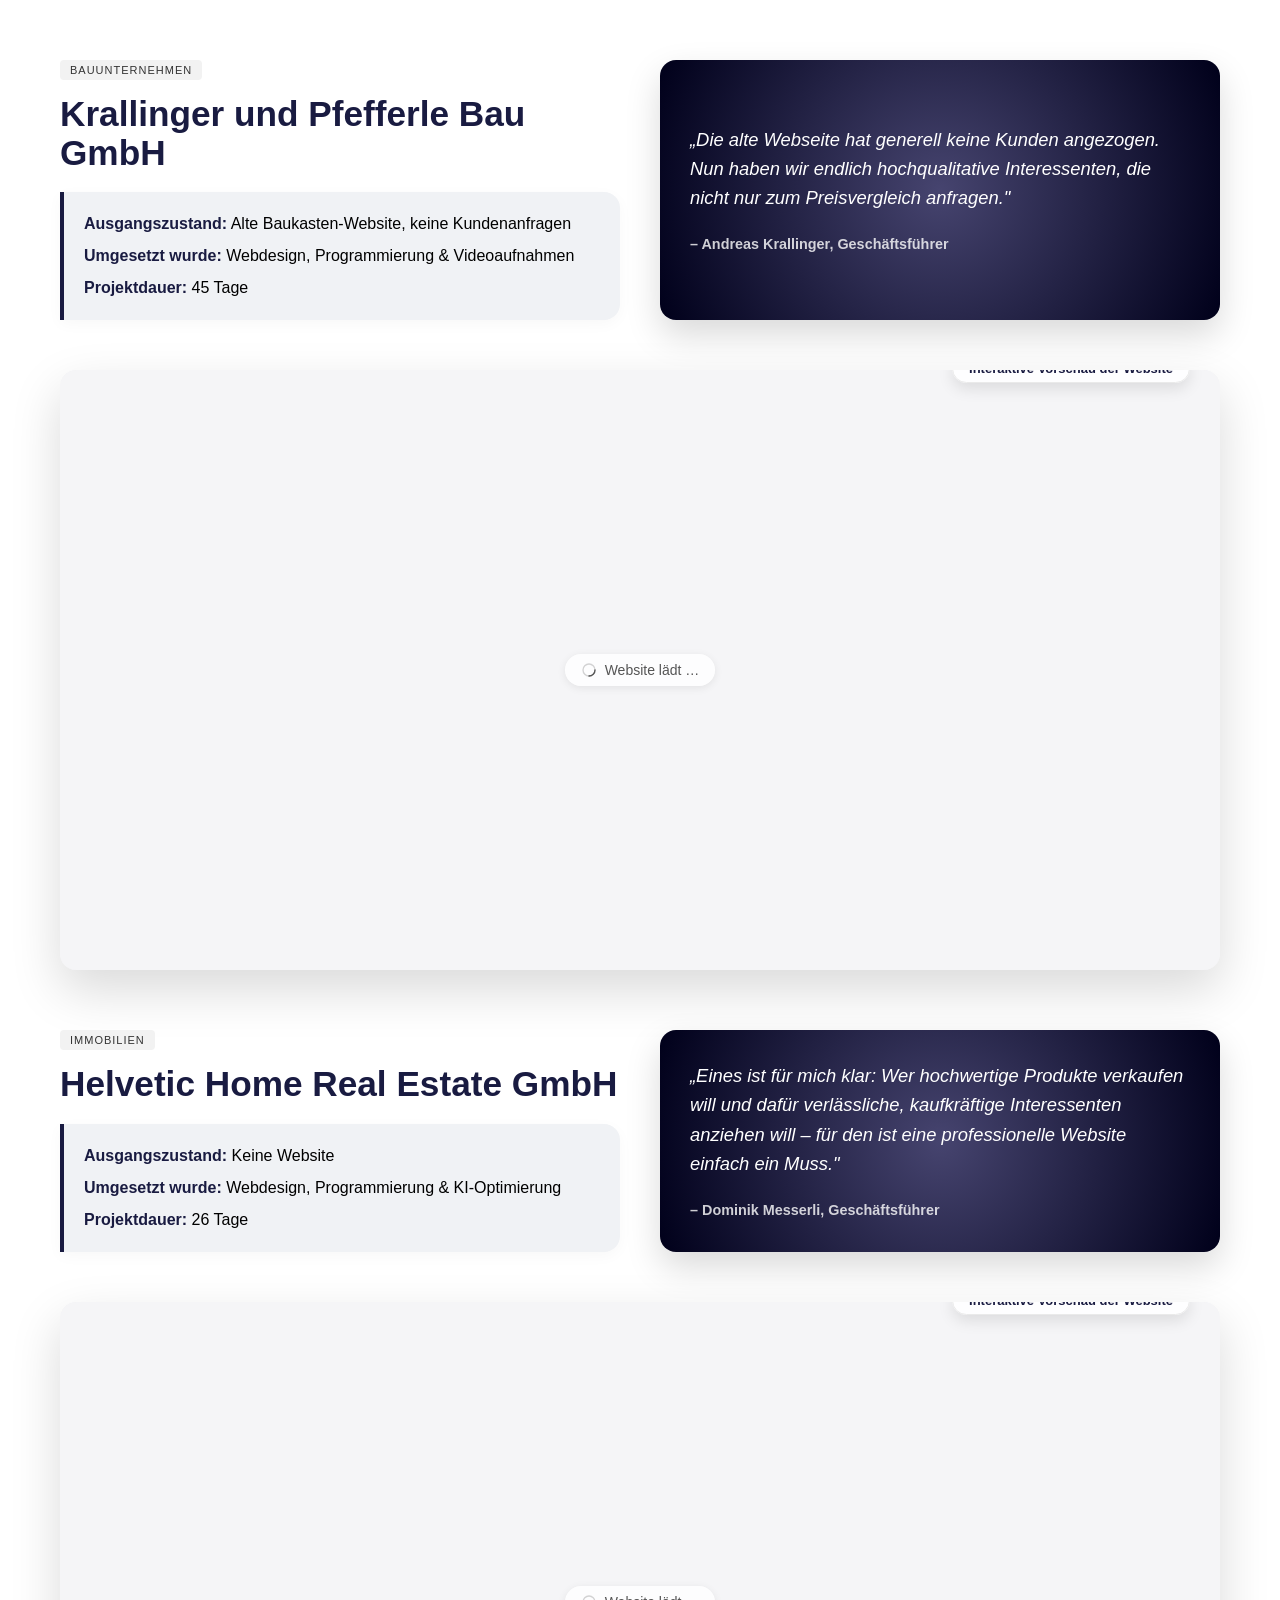
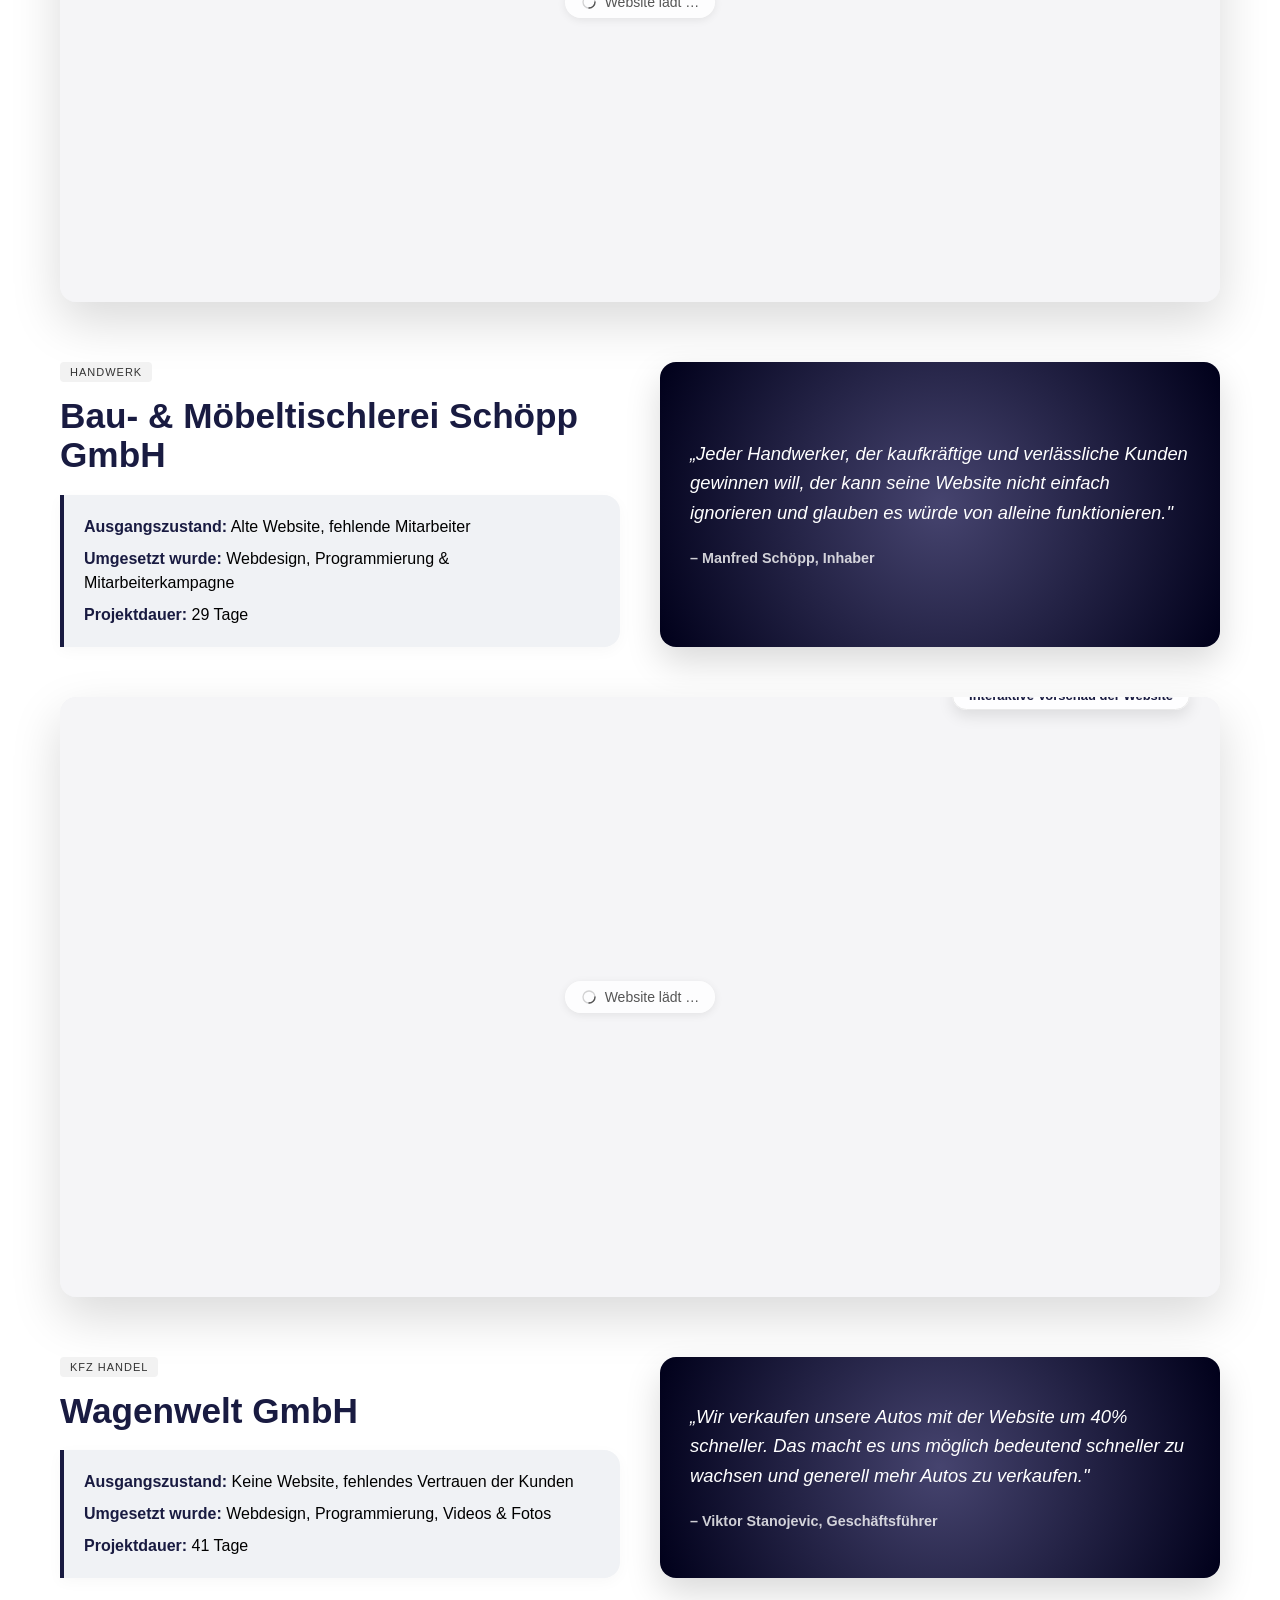
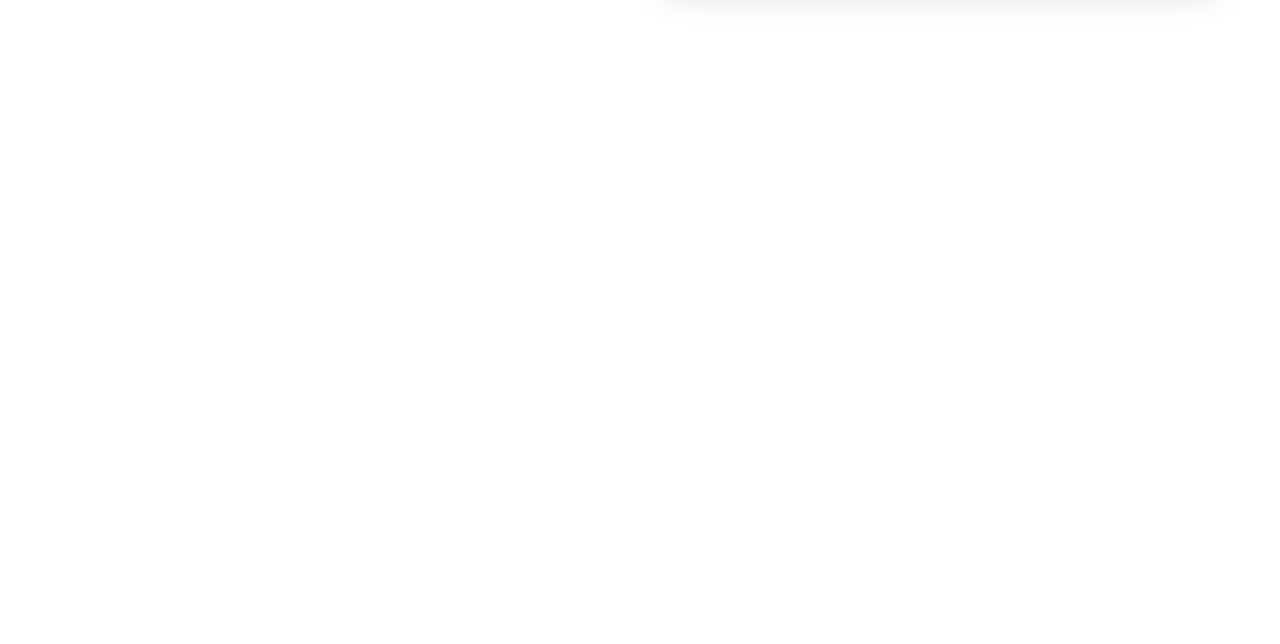
==== commit 81495442: "feat: Offscreen-Prerender – exakte Technik wie digitalisierungshilfe.at Iframes werden jetzt im vers" ====
--- a/index.html
+++ b/index.html
@@ -10,7 +10,7 @@
 <body>
 
   <!-- === Sektion 1: Krallinger und Pfefferle === -->
-  <div class="cs-section">
+  <div class="cs-section" style="overflow-anchor: none;">
 
     <div class="cs-top-grid">
 
@@ -39,22 +39,19 @@
 
     <div class="cs-preview-full cs-animate" data-index="4">
       <div class="cs-preview-hint">Interaktive Vorschau der Website</div>
-      <div class="cs-iframe-placeholder" data-src="https://www.kpbau.tirol" data-title="Krallinger und Pfefferle Bau Vorschau">
-        <div class="cs-placeholder-content">
-          <svg class="cs-placeholder-icon" viewBox="0 0 24 24" fill="none" stroke="currentColor" stroke-width="1.5" stroke-linecap="round" stroke-linejoin="round"><rect x="2" y="3" width="20" height="14" rx="2"/><line x1="8" y1="21" x2="16" y2="21"/><line x1="12" y1="17" x2="12" y2="21"/></svg>
-          <span class="cs-placeholder-text">Website lädt…</span>
+      <div class="cs-iframe-placeholder">
+        <div class="cs-spinner-wrap">
+          <svg class="cs-spinner-svg" viewBox="0 0 24 24" fill="none"><circle cx="12" cy="12" r="9" stroke="currentColor" stroke-width="2" opacity="0.25"/><path d="M21 12a9 9 0 0 1-9 9" stroke="currentColor" stroke-width="2" stroke-linecap="round"/></svg>
+          <span>Website lädt …</span>
         </div>
       </div>
-      <a class="cs-mobile-link" href="https://www.kpbau.tirol" target="_blank" rel="noopener noreferrer">
-        <svg class="cs-mobile-link-icon" viewBox="0 0 24 24" fill="none" stroke="currentColor" stroke-width="2" stroke-linecap="round" stroke-linejoin="round"><path d="M18 13v6a2 2 0 0 1-2 2H5a2 2 0 0 1-2-2V8a2 2 0 0 1 2-2h6"/><polyline points="15 3 21 3 21 9"/><line x1="10" y1="14" x2="21" y2="3"/></svg>
-        Website ansehen – kpbau.tirol
-      </a>
+      <div class="cs-iframe-mount" data-src="https://www.kpbau.tirol" data-title="Krallinger und Pfefferle Bau Vorschau"></div>
     </div>
 
   </div>
 
   <!-- === Sektion 2: Helvetic Home Real Estate === -->
-  <div class="cs-section">
+  <div class="cs-section" style="overflow-anchor: none;">
 
     <div class="cs-top-grid">
 
@@ -83,22 +80,19 @@
 
     <div class="cs-preview-full cs-animate" data-index="4">
       <div class="cs-preview-hint">Interaktive Vorschau der Website</div>
-      <div class="cs-iframe-placeholder" data-src="https://helvetic-home.ch/" data-title="Helvetic Home Real Estate GmbH Vorschau">
-        <div class="cs-placeholder-content">
-          <svg class="cs-placeholder-icon" viewBox="0 0 24 24" fill="none" stroke="currentColor" stroke-width="1.5" stroke-linecap="round" stroke-linejoin="round"><rect x="2" y="3" width="20" height="14" rx="2"/><line x1="8" y1="21" x2="16" y2="21"/><line x1="12" y1="17" x2="12" y2="21"/></svg>
-          <span class="cs-placeholder-text">Website lädt…</span>
+      <div class="cs-iframe-placeholder">
+        <div class="cs-spinner-wrap">
+          <svg class="cs-spinner-svg" viewBox="0 0 24 24" fill="none"><circle cx="12" cy="12" r="9" stroke="currentColor" stroke-width="2" opacity="0.25"/><path d="M21 12a9 9 0 0 1-9 9" stroke="currentColor" stroke-width="2" stroke-linecap="round"/></svg>
+          <span>Website lädt …</span>
         </div>
       </div>
-      <a class="cs-mobile-link" href="https://helvetic-home.ch/" target="_blank" rel="noopener noreferrer">
-        <svg class="cs-mobile-link-icon" viewBox="0 0 24 24" fill="none" stroke="currentColor" stroke-width="2" stroke-linecap="round" stroke-linejoin="round"><path d="M18 13v6a2 2 0 0 1-2 2H5a2 2 0 0 1-2-2V8a2 2 0 0 1 2-2h6"/><polyline points="15 3 21 3 21 9"/><line x1="10" y1="14" x2="21" y2="3"/></svg>
-        Website ansehen – helvetic-home.ch
-      </a>
+      <div class="cs-iframe-mount" data-src="https://helvetic-home.ch/" data-title="Helvetic Home Real Estate GmbH Vorschau"></div>
     </div>
 
   </div>
 
   <!-- === Sektion 3: Tischlerei Schöpp === -->
-  <div class="cs-section">
+  <div class="cs-section" style="overflow-anchor: none;">
 
     <div class="cs-top-grid">
 
@@ -127,22 +121,19 @@
 
     <div class="cs-preview-full cs-animate" data-index="4">
       <div class="cs-preview-hint">Interaktive Vorschau der Website</div>
-      <div class="cs-iframe-placeholder" data-src="https://tischlerei-schoepp.at/" data-title="Bau- &amp; Möbeltischlerei Schöpp GmbH Vorschau">
-        <div class="cs-placeholder-content">
-          <svg class="cs-placeholder-icon" viewBox="0 0 24 24" fill="none" stroke="currentColor" stroke-width="1.5" stroke-linecap="round" stroke-linejoin="round"><rect x="2" y="3" width="20" height="14" rx="2"/><line x1="8" y1="21" x2="16" y2="21"/><line x1="12" y1="17" x2="12" y2="21"/></svg>
-          <span class="cs-placeholder-text">Website lädt…</span>
+      <div class="cs-iframe-placeholder">
+        <div class="cs-spinner-wrap">
+          <svg class="cs-spinner-svg" viewBox="0 0 24 24" fill="none"><circle cx="12" cy="12" r="9" stroke="currentColor" stroke-width="2" opacity="0.25"/><path d="M21 12a9 9 0 0 1-9 9" stroke="currentColor" stroke-width="2" stroke-linecap="round"/></svg>
+          <span>Website lädt …</span>
         </div>
       </div>
-      <a class="cs-mobile-link" href="https://tischlerei-schoepp.at/" target="_blank" rel="noopener noreferrer">
-        <svg class="cs-mobile-link-icon" viewBox="0 0 24 24" fill="none" stroke="currentColor" stroke-width="2" stroke-linecap="round" stroke-linejoin="round"><path d="M18 13v6a2 2 0 0 1-2 2H5a2 2 0 0 1-2-2V8a2 2 0 0 1 2-2h6"/><polyline points="15 3 21 3 21 9"/><line x1="10" y1="14" x2="21" y2="3"/></svg>
-        Website ansehen – tischlerei-schoepp.at
-      </a>
+      <div class="cs-iframe-mount" data-src="https://tischlerei-schoepp.at/" data-title="Bau- &amp; Möbeltischlerei Schöpp GmbH Vorschau"></div>
     </div>
 
   </div>
 
   <!-- === Sektion 4: Wagenwelt === -->
-  <div class="cs-section">
+  <div class="cs-section" style="overflow-anchor: none;">
 
     <div class="cs-top-grid">
 
@@ -171,16 +162,13 @@
 
     <div class="cs-preview-full cs-animate" data-index="4">
       <div class="cs-preview-hint">Interaktive Vorschau der Website</div>
-      <div class="cs-iframe-placeholder" data-src="https://www.wagen-welt.at/" data-title="Wagenwelt GmbH Vorschau">
-        <div class="cs-placeholder-content">
-          <svg class="cs-placeholder-icon" viewBox="0 0 24 24" fill="none" stroke="currentColor" stroke-width="1.5" stroke-linecap="round" stroke-linejoin="round"><rect x="2" y="3" width="20" height="14" rx="2"/><line x1="8" y1="21" x2="16" y2="21"/><line x1="12" y1="17" x2="12" y2="21"/></svg>
-          <span class="cs-placeholder-text">Website lädt…</span>
+      <div class="cs-iframe-placeholder">
+        <div class="cs-spinner-wrap">
+          <svg class="cs-spinner-svg" viewBox="0 0 24 24" fill="none"><circle cx="12" cy="12" r="9" stroke="currentColor" stroke-width="2" opacity="0.25"/><path d="M21 12a9 9 0 0 1-9 9" stroke="currentColor" stroke-width="2" stroke-linecap="round"/></svg>
+          <span>Website lädt …</span>
         </div>
       </div>
-      <a class="cs-mobile-link" href="https://www.wagen-welt.at/" target="_blank" rel="noopener noreferrer">
-        <svg class="cs-mobile-link-icon" viewBox="0 0 24 24" fill="none" stroke="currentColor" stroke-width="2" stroke-linecap="round" stroke-linejoin="round"><path d="M18 13v6a2 2 0 0 1-2 2H5a2 2 0 0 1-2-2V8a2 2 0 0 1 2-2h6"/><polyline points="15 3 21 3 21 9"/><line x1="10" y1="14" x2="21" y2="3"/></svg>
-        Website ansehen – wagen-welt.at
-      </a>
+      <div class="cs-iframe-mount" data-src="https://www.wagen-welt.at/" data-title="Wagenwelt GmbH Vorschau"></div>
     </div>
 
   </div>
--- a/styles.css
+++ b/styles.css
@@ -133,18 +133,28 @@
     width: 100%;
     height: 600px;
     position: relative;
+    border-radius: 16px;
+    background: #f5f5f7;
     box-shadow: 0 20px 50px rgba(0, 0, 0, 0.15);
-    border-radius: 16px;
-    background: #fff;
     transition: box-shadow 0.3s ease;
     margin-bottom: 0;
+    overflow: hidden;
+    /* Isoliert Rendering – Browser behandelt den Container unabhängig */
+    contain: layout paint;
+    isolation: isolate;
 }
 
 .cs-preview-full:hover {
     box-shadow: 0 30px 60px rgba(0, 0, 0, 0.22);
 }
 
-.cs-preview-full iframe {
+/* Mount-Container für den iframe */
+.cs-iframe-mount {
+    position: absolute;
+    inset: 0;
+}
+
+.cs-iframe-mount iframe {
     width: 100%;
     height: 100%;
     border: none;
@@ -175,71 +185,45 @@
     100% { transform: scale(1); }
 }
 
-/* ===== Iframe Placeholder (Lade-Indikator, nur Desktop) ===== */
+/* ===== Iframe Placeholder (Lade-Spinner) ===== */
 .cs-iframe-placeholder {
-    width: 100%;
-    height: 100%;
-    border-radius: 16px;
-    display: flex;
-    align-items: center;
-    justify-content: center;
-    background: linear-gradient(135deg, #f8f9fb 0%, #eef0f4 100%);
     position: absolute;
     inset: 0;
     z-index: 3;
-    transition: opacity 0.5s ease, visibility 0.5s ease;
-}
-
-.cs-placeholder-content {
-    display: flex;
-    flex-direction: column;
+    display: flex;
     align-items: center;
-    gap: 16px;
-    color: #191B41;
-}
-
-.cs-placeholder-icon {
-    width: 44px;
-    height: 44px;
-    opacity: 0.35;
-}
-
-.cs-placeholder-text {
+    justify-content: center;
+    background: #f5f5f7;
+    border-radius: 16px;
+    transition: opacity 0.4s ease;
+}
+
+.cs-iframe-placeholder.is-loaded {
+    opacity: 0;
+    pointer-events: none;
+}
+
+.cs-spinner-wrap {
+    display: flex;
+    align-items: center;
+    gap: 8px;
+    background: rgba(255, 255, 255, 0.85);
+    padding: 8px 16px;
+    border-radius: 999px;
+    box-shadow: 0 2px 8px rgba(0, 0, 0, 0.08);
+    font-family: 'Cabin Condensed', sans-serif;
     font-size: 14px;
-    font-weight: 500;
-    letter-spacing: 0.3px;
-    opacity: 0.45;
-}
-
-/* Lade-Zustand */
-.cs-iframe-placeholder.is-loading .cs-placeholder-content {
-    display: none;
-}
-
-.cs-iframe-placeholder.is-loading::after {
-    content: '';
-    width: 32px;
-    height: 32px;
-    border: 3px solid #e0e0e0;
-    border-top-color: #191B41;
-    border-radius: 50%;
-    animation: csSpinner 0.8s linear infinite;
+    color: #555;
+}
+
+.cs-spinner-svg {
+    width: 16px;
+    height: 16px;
+    animation: csSpinner 1s linear infinite;
 }
 
 @keyframes csSpinner {
     to { transform: rotate(360deg); }
-}
-
-/* Geladen → Placeholder ausblenden */
-.cs-iframe-placeholder.is-loaded {
-    opacity: 0;
-    visibility: hidden;
-    pointer-events: none;
-}
-
-/* ===== Mobile Link-Button (ersetzt iframe auf Mobile) ===== */
-.cs-mobile-link {
-    display: none;
 }
 
 /* ===== Scroll-Animationen ===== */
@@ -262,9 +246,7 @@
     will-change: auto;
 }
 
-/* ========================================================
-   RESPONSIVE – MOBILE
-   ======================================================== */
+/* ===== Responsive ===== */
 @media (max-width: 900px) {
     .cs-top-grid {
         grid-template-columns: 1fr;
@@ -272,67 +254,29 @@
         margin-bottom: 40px;
     }
 
-    /* Hover-Effekte auf Touch komplett deaktivieren */
     .cs-quote:hover,
     .cs-meta-info:hover {
         transform: none;
         box-shadow: inherit;
     }
 
-    /* ── Preview-Container auf Mobile: kein iframe ── */
     .cs-preview-full {
-        height: auto;
+        height: 450px;
         margin-top: 20px;
-        box-shadow: none;
-        background: transparent;
     }
 
     .cs-preview-full:hover {
-        box-shadow: none;
-    }
-
-    /* Iframe + Placeholder auf Mobile komplett ausblenden */
-    .cs-preview-full iframe,
-    .cs-iframe-placeholder {
-        display: none !important;
+        box-shadow: 0 20px 50px rgba(0, 0, 0, 0.15);
     }
 
     .cs-preview-hint {
-        display: none;
-    }
-
-    /* Stattdessen: Sauberer Link-Button */
-    .cs-mobile-link {
-        display: flex;
-        align-items: center;
-        justify-content: center;
-        gap: 10px;
-        width: 100%;
-        padding: 18px 24px;
-        background: radial-gradient(circle at center, rgb(70, 68, 111) 0%, rgb(0, 0, 26) 100%);
-        color: #ffffff;
-        text-decoration: none;
-        border-radius: 16px;
-        font-family: 'Cabin Condensed', sans-serif;
-        font-size: 1rem;
-        font-weight: 600;
-        letter-spacing: 0.3px;
-        box-shadow: 0 10px 30px rgba(0, 0, 0, 0.15);
-        transition: transform 0.2s ease, box-shadow 0.2s ease;
-    }
-
-    .cs-mobile-link:active {
-        transform: scale(0.98);
-        box-shadow: 0 5px 15px rgba(0, 0, 0, 0.2);
-    }
-
-    .cs-mobile-link-icon {
-        width: 20px;
-        height: 20px;
-        flex-shrink: 0;
-    }
-
-    /* Animationen auf Mobile deutlich vereinfachen */
+        animation: none;
+        top: -14px !important;
+        right: 15px !important;
+        font-size: 11px;
+        padding: 4px 12px;
+    }
+
     .cs-animate.js-ready {
         transform: translateY(30px);
     }
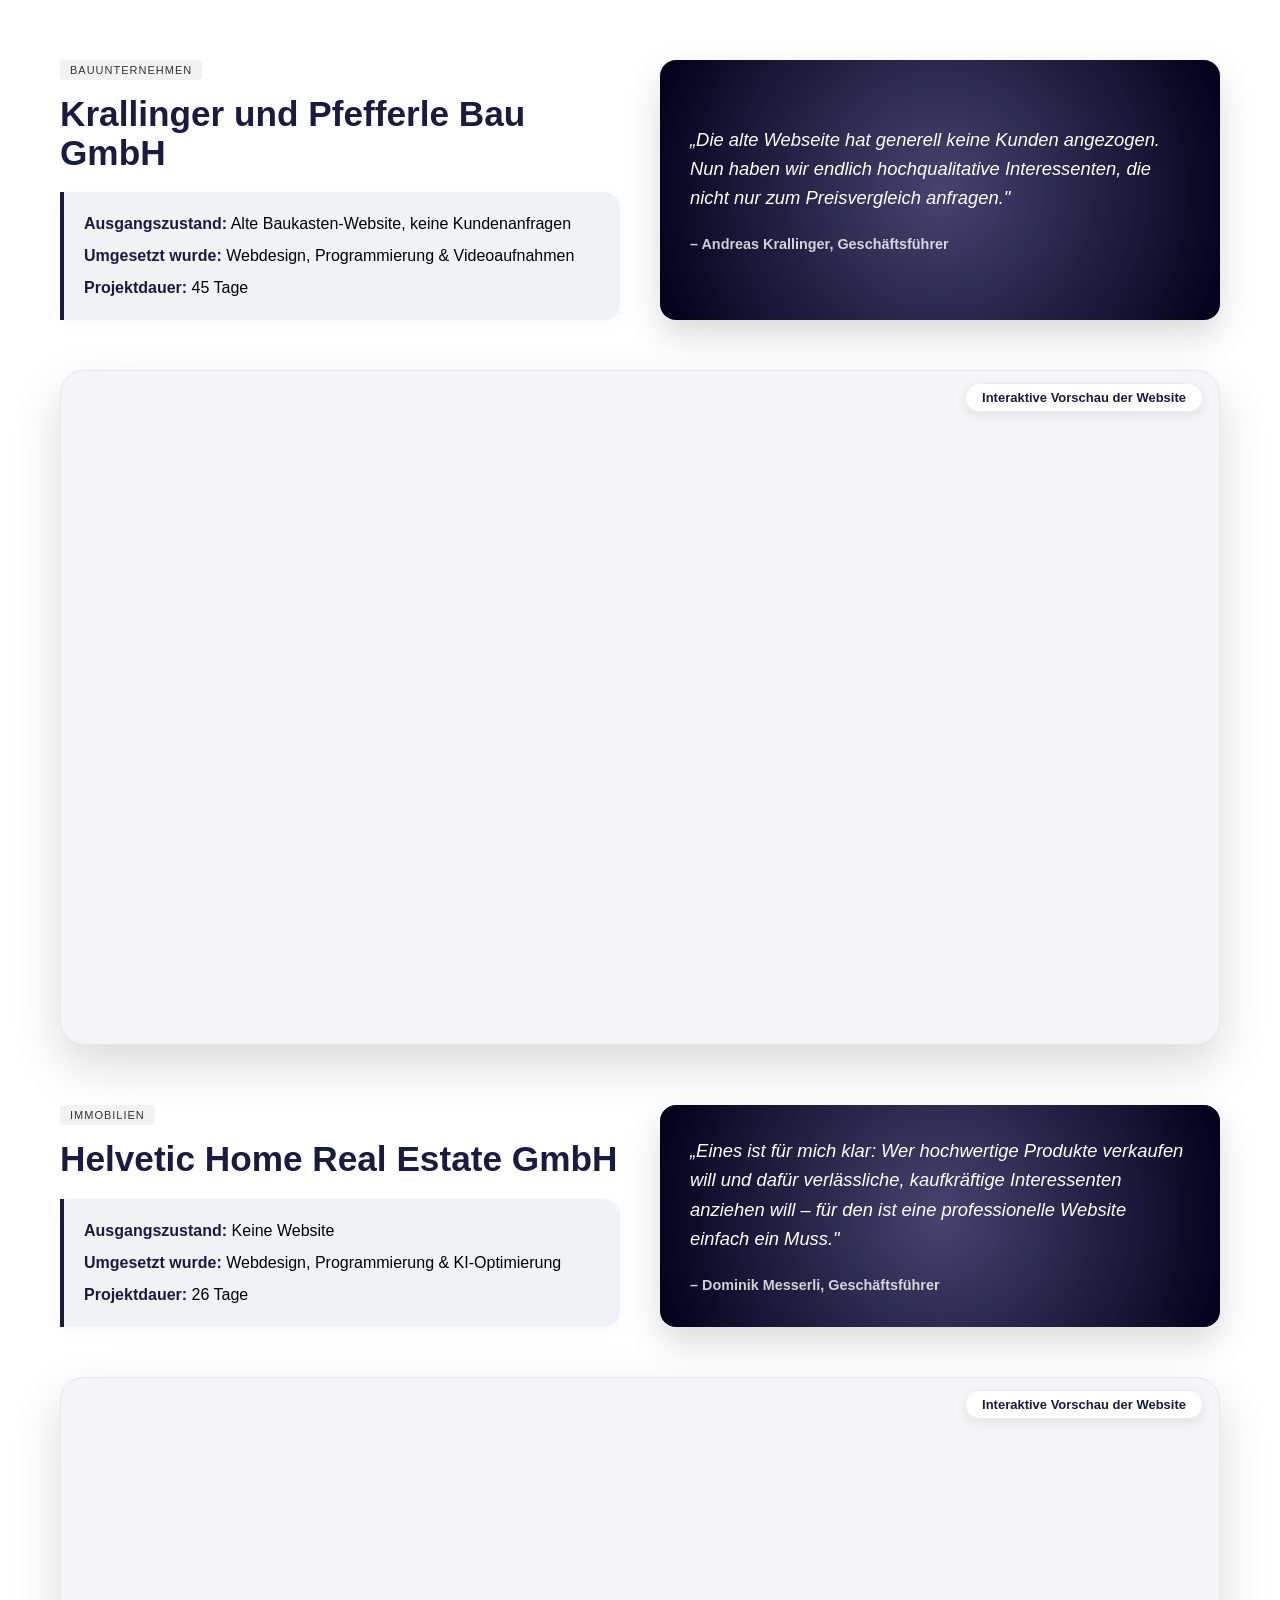
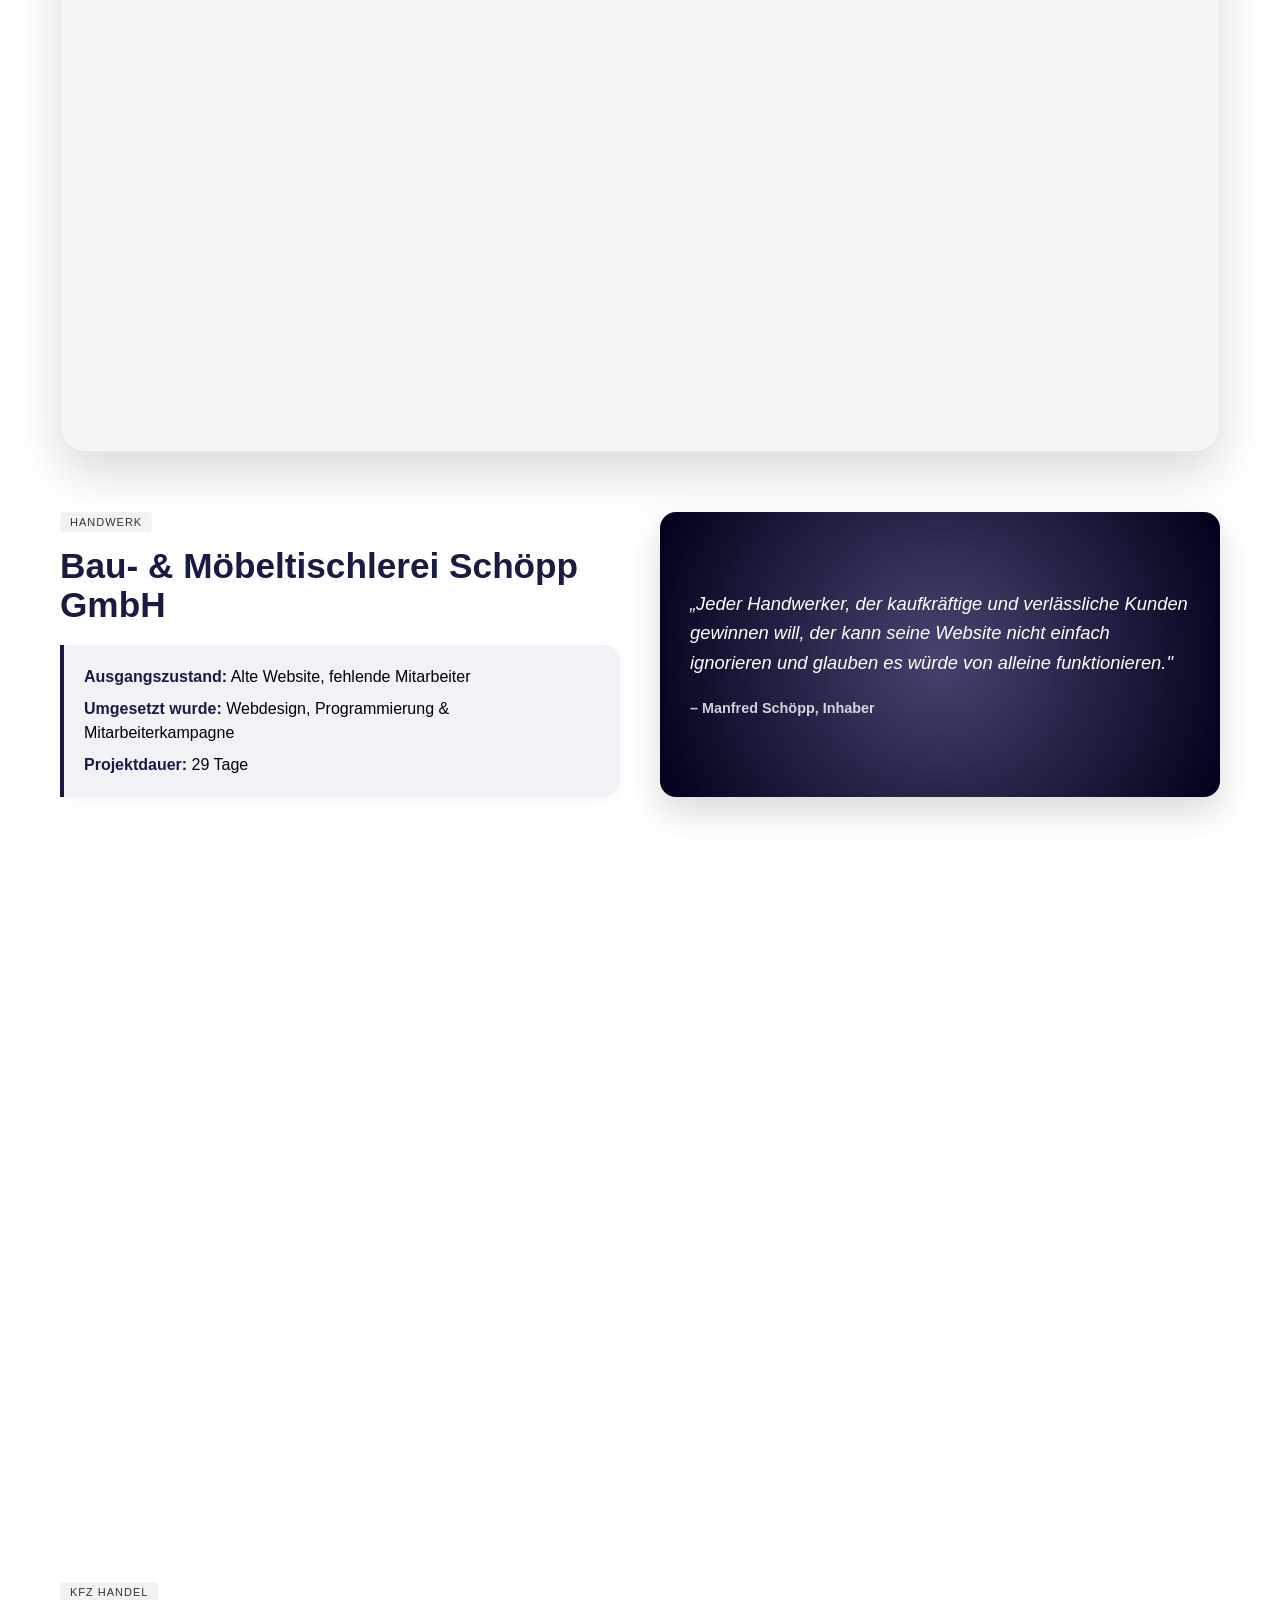
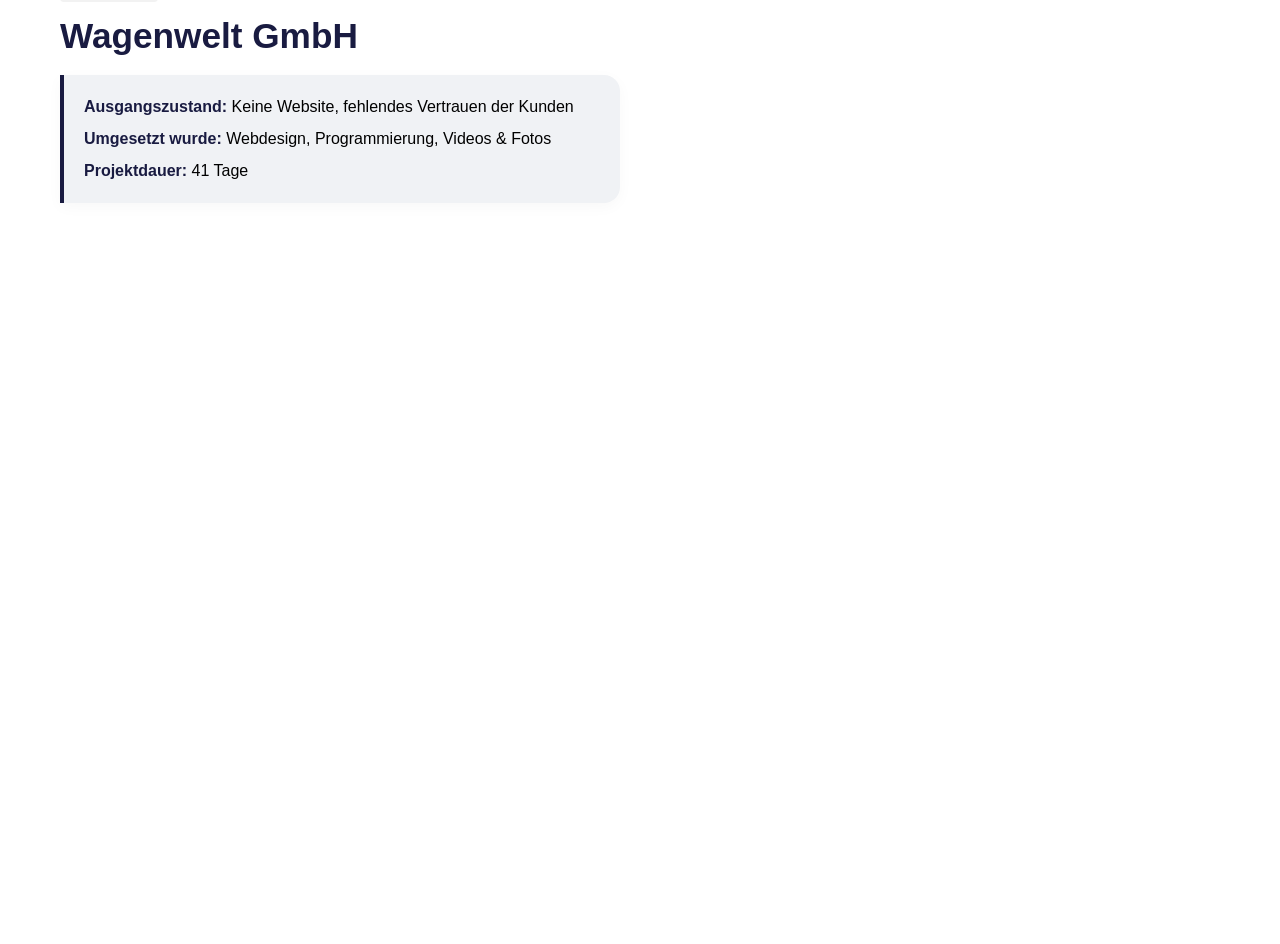
==== commit 0bb730cf: "feat: 1:1 Reverse-Engineering der Konkurrenz-Technik Vollständig analysierter und replizierter Code " ====
--- a/index.html
+++ b/index.html
@@ -37,7 +37,7 @@
 
     </div>
 
-    <div class="cs-preview-full cs-animate" data-index="4">
+    <div class="cs-preview-full cs-animate" data-index="4" style="height: clamp(420px, 75vh, 900px);">
       <div class="cs-preview-hint">Interaktive Vorschau der Website</div>
       <div class="cs-iframe-placeholder">
         <div class="cs-spinner-wrap">
@@ -78,7 +78,7 @@
 
     </div>
 
-    <div class="cs-preview-full cs-animate" data-index="4">
+    <div class="cs-preview-full cs-animate" data-index="4" style="height: clamp(420px, 75vh, 900px);">
       <div class="cs-preview-hint">Interaktive Vorschau der Website</div>
       <div class="cs-iframe-placeholder">
         <div class="cs-spinner-wrap">
@@ -119,7 +119,7 @@
 
     </div>
 
-    <div class="cs-preview-full cs-animate" data-index="4">
+    <div class="cs-preview-full cs-animate" data-index="4" style="height: clamp(420px, 75vh, 900px);">
       <div class="cs-preview-hint">Interaktive Vorschau der Website</div>
       <div class="cs-iframe-placeholder">
         <div class="cs-spinner-wrap">
@@ -160,7 +160,7 @@
 
     </div>
 
-    <div class="cs-preview-full cs-animate" data-index="4">
+    <div class="cs-preview-full cs-animate" data-index="4" style="height: clamp(420px, 75vh, 900px);">
       <div class="cs-preview-hint">Interaktive Vorschau der Website</div>
       <div class="cs-iframe-placeholder">
         <div class="cs-spinner-wrap">
--- a/styles.css
+++ b/styles.css
@@ -131,17 +131,17 @@
 /* ===== Preview Container ===== */
 .cs-preview-full {
     width: 100%;
-    height: 600px;
     position: relative;
-    border-radius: 16px;
+    border-radius: 24px;
     background: #f5f5f7;
     box-shadow: 0 20px 50px rgba(0, 0, 0, 0.15);
-    transition: box-shadow 0.3s ease;
+    border: 1px solid #e5e7eb;
     margin-bottom: 0;
     overflow: hidden;
-    /* Isoliert Rendering – Browser behandelt den Container unabhängig */
+    /* contain: layout paint → Browser isoliert diesen Container komplett */
     contain: layout paint;
-    isolation: isolate;
+    /* overflow-anchor verhindert Scroll-Jumps */
+    overflow-anchor: none;
 }
 
 .cs-preview-full:hover {
@@ -154,20 +154,12 @@
     inset: 0;
 }
 
-.cs-iframe-mount iframe {
-    width: 100%;
-    height: 100%;
-    border: none;
-    border-radius: 16px;
-    display: block;
-}
-
 .cs-preview-hint {
-    position: absolute !important;
-    top: -16px !important;
-    right: 30px !important;
-    z-index: 10 !important;
-    background: rgba(255, 255, 255, 0.95);
+    position: absolute;
+    top: 12px;
+    right: 16px;
+    z-index: 10;
+    background: rgba(255, 255, 255, 0.92);
     border: 1px solid #eaeaea;
     padding: 6px 16px;
     font-size: 13px;
@@ -175,7 +167,7 @@
     border-radius: 999px;
     color: #191B41;
     pointer-events: none;
-    box-shadow: 0 6px 15px rgba(0, 0, 0, 0.1);
+    box-shadow: 0 4px 12px rgba(0, 0, 0, 0.08);
     animation: csHintPulse 2.5s infinite ease-in-out;
 }
 
@@ -261,7 +253,6 @@
     }
 
     .cs-preview-full {
-        height: 450px;
         margin-top: 20px;
     }
 
@@ -271,8 +262,8 @@
 
     .cs-preview-hint {
         animation: none;
-        top: -14px !important;
-        right: 15px !important;
+        top: 8px;
+        right: 12px;
         font-size: 11px;
         padding: 4px 12px;
     }
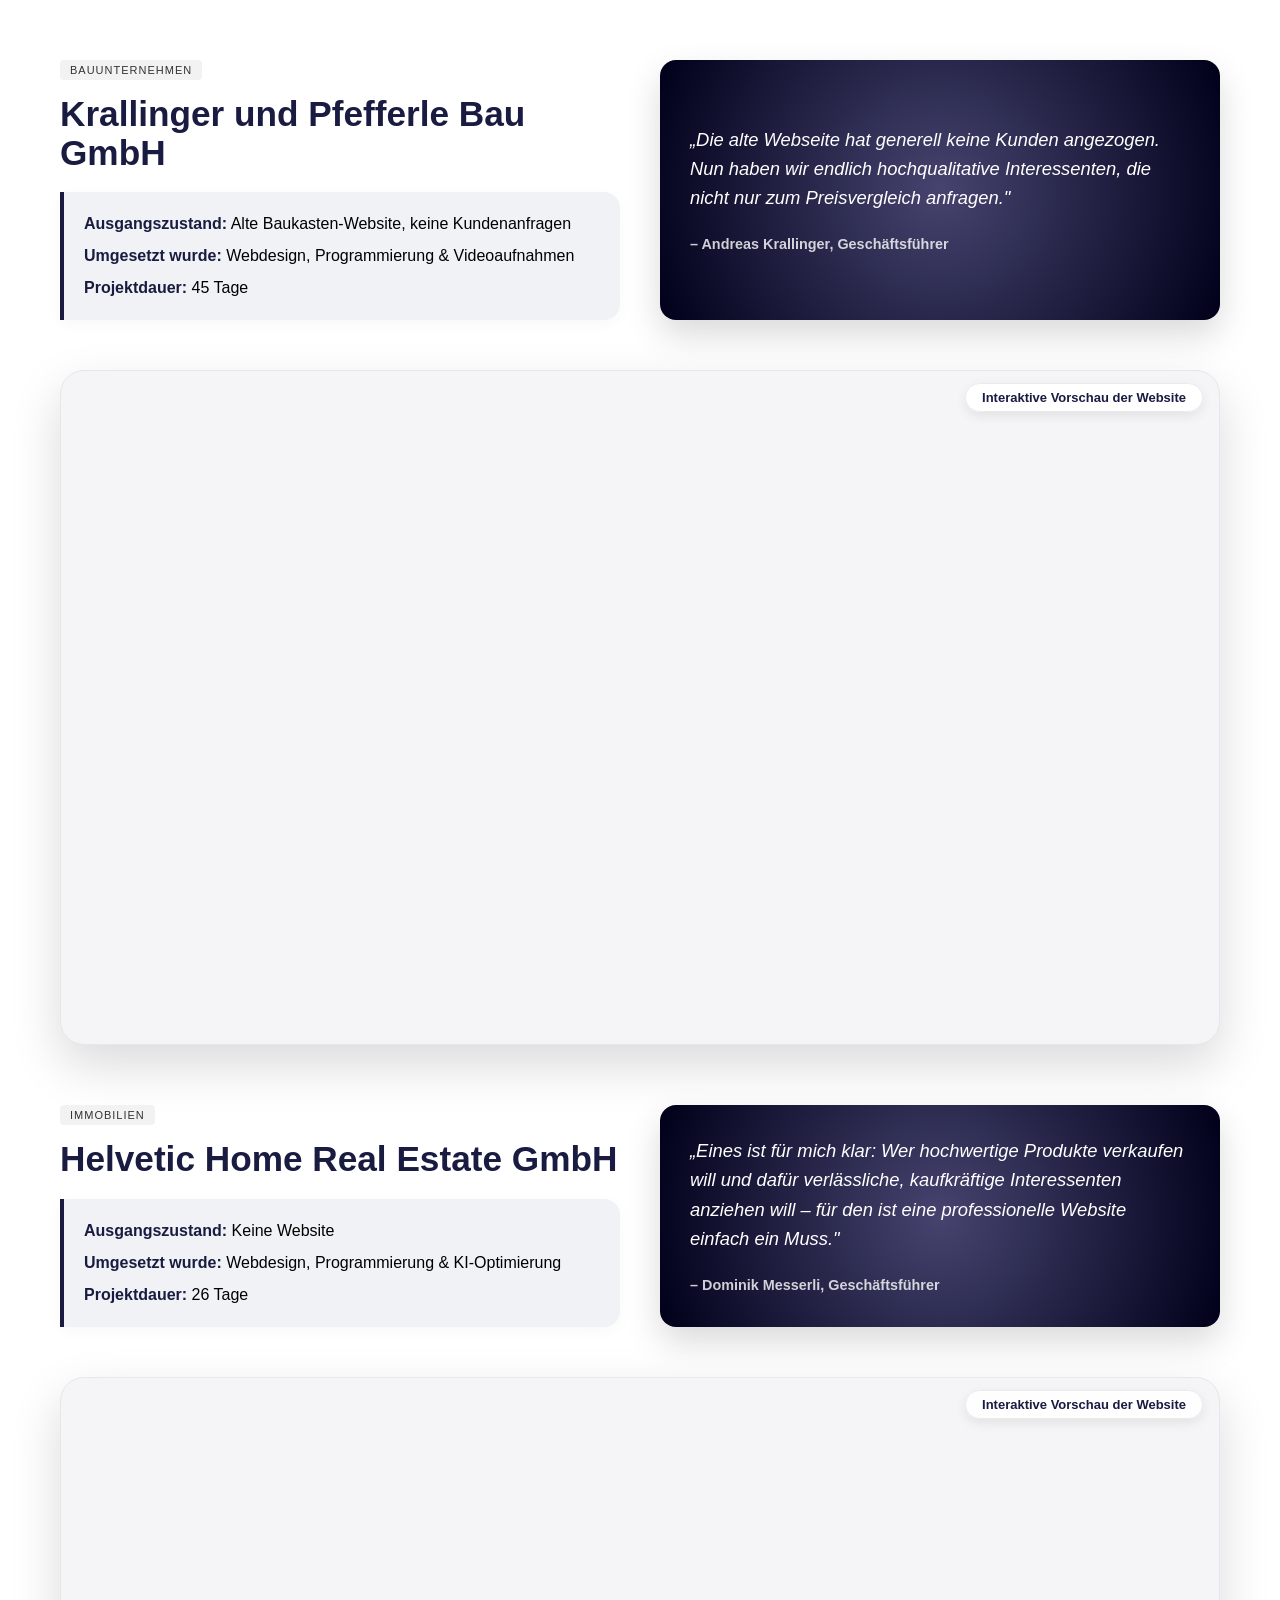
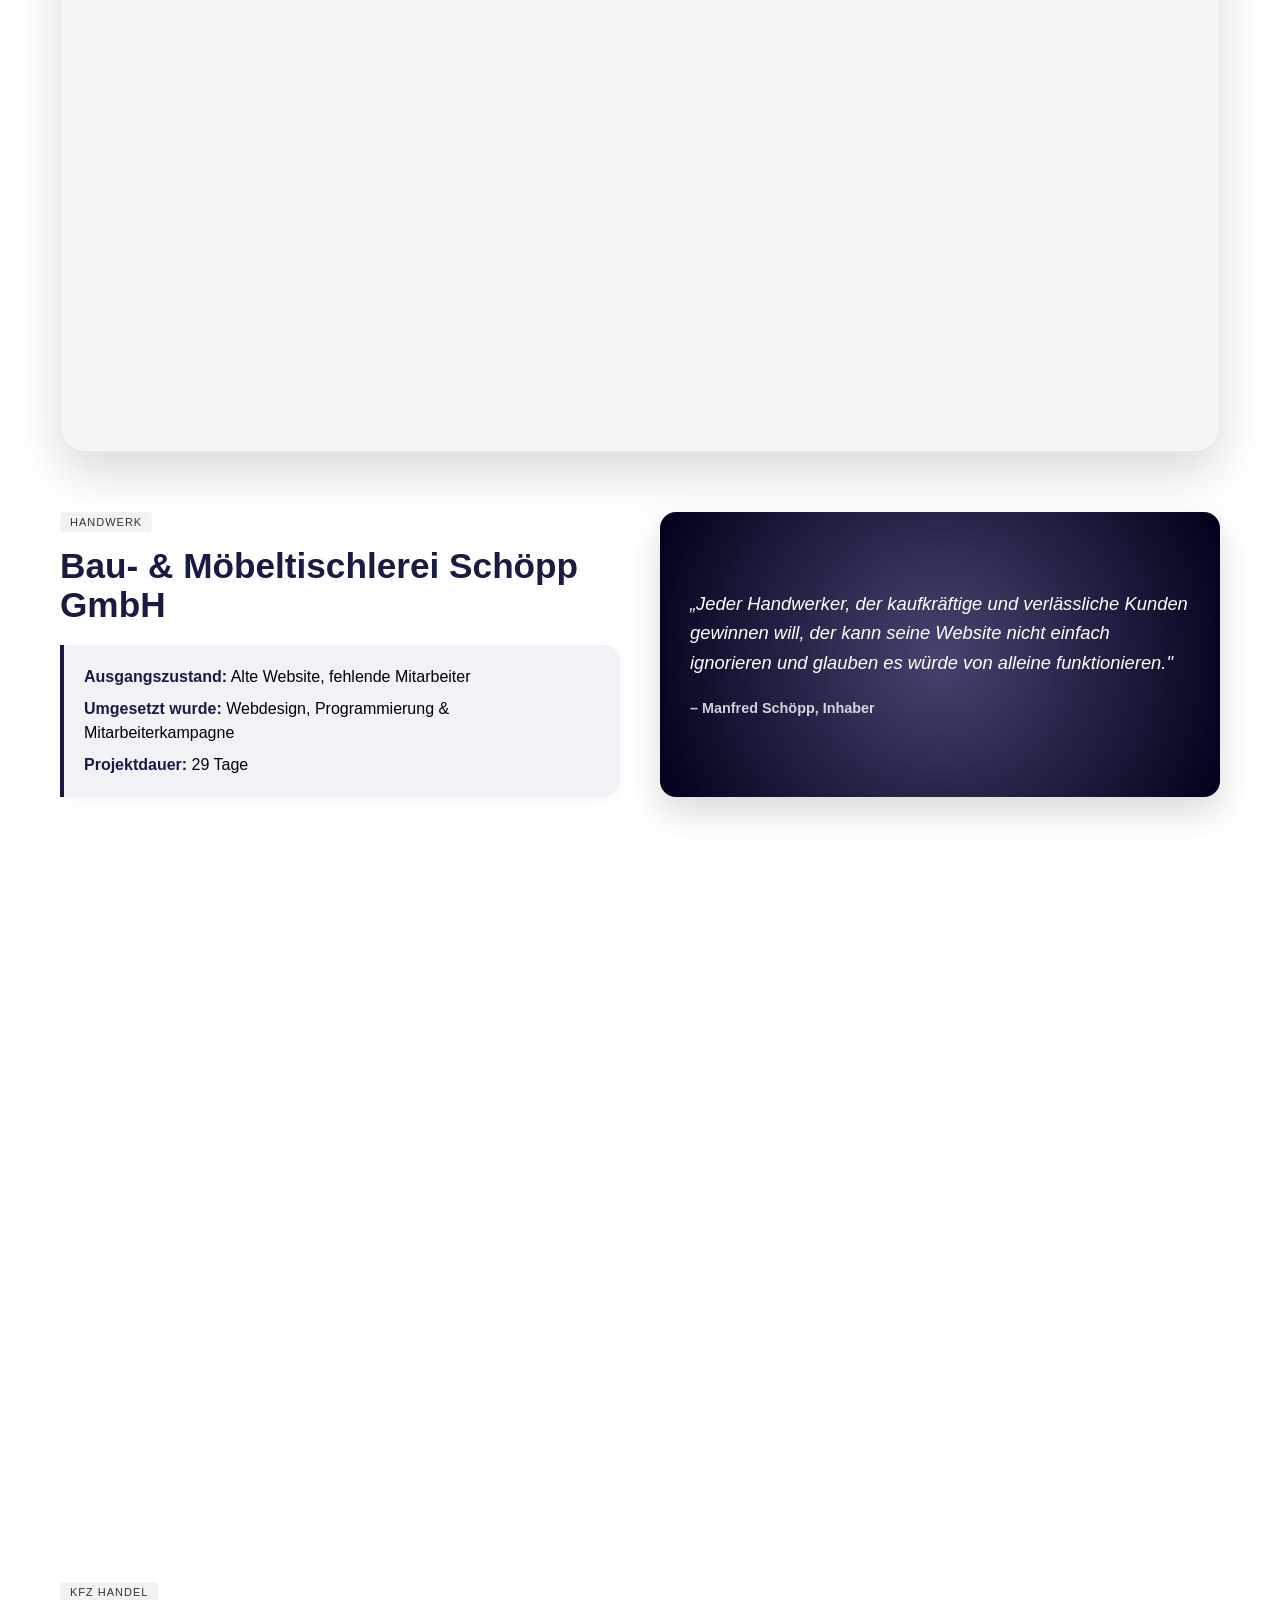
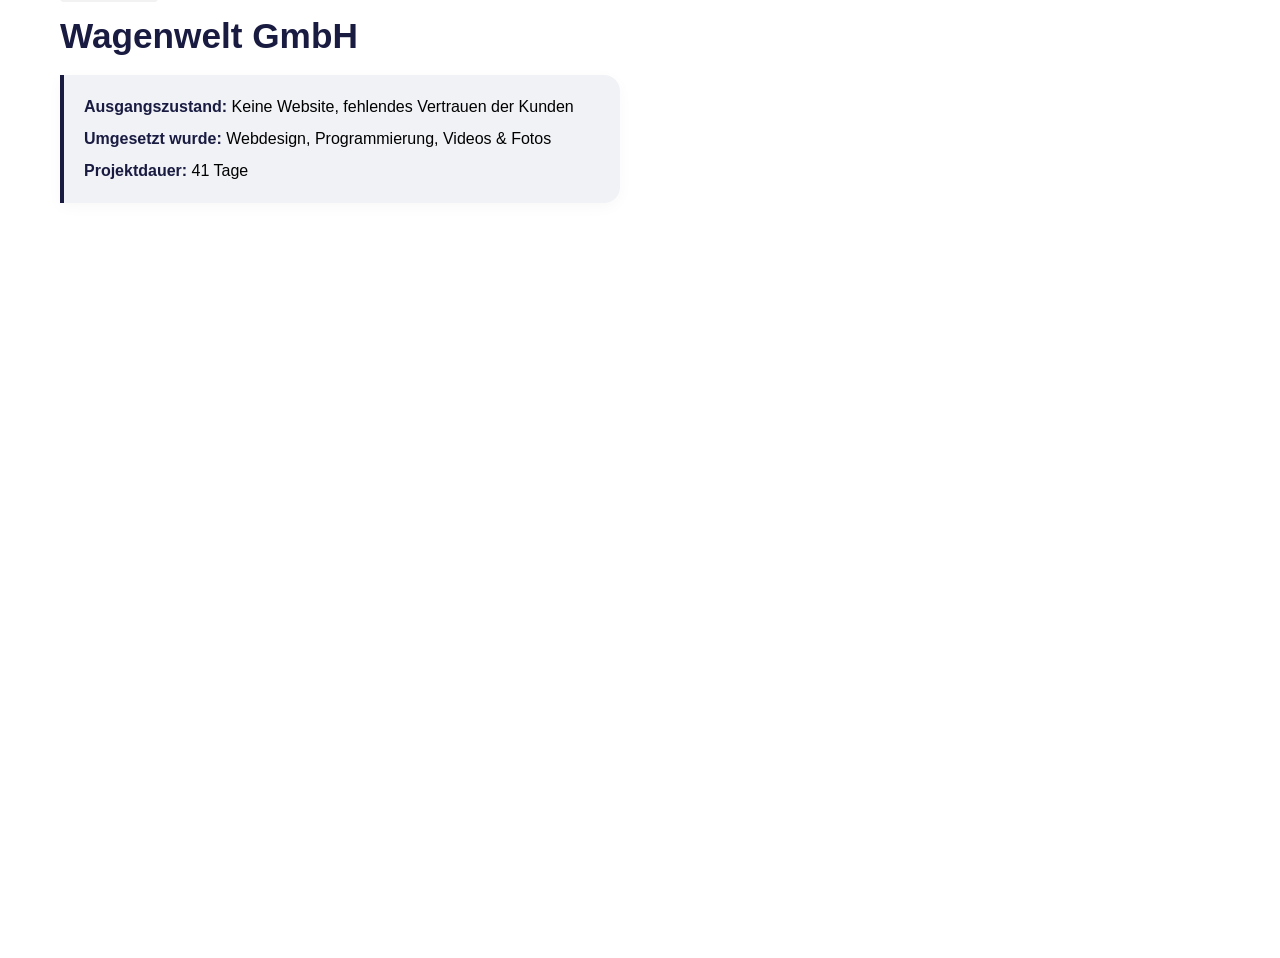
==== commit 9126cdee: "test: Radikal vereinfacht – native loading=lazy, kein JS-Iframe-Management Hypothese: Das custom Jav" ====
--- a/index.html
+++ b/index.html
@@ -10,165 +10,149 @@
 <body>
 
   <!-- === Sektion 1: Krallinger und Pfefferle === -->
-  <div class="cs-section" style="overflow-anchor: none;">
+  <div class="cs-section">
 
     <div class="cs-top-grid">
-
       <div class="cs-info-side">
         <div class="cs-label-wrapper cs-animate" data-index="0">
           <span class="cs-industry-label">BAUUNTERNEHMEN</span>
         </div>
-
         <h3 class="cs-animate" data-index="1">Krallinger und Pfefferle Bau GmbH</h3>
-
         <div class="cs-meta-info cs-animate" data-index="2">
           <p><strong>Ausgangszustand:</strong> Alte Baukasten-Website, keine Kundenanfragen</p>
           <p><strong>Umgesetzt wurde:</strong> Webdesign, Programmierung &amp; Videoaufnahmen</p>
           <p><strong>Projektdauer:</strong> 45 Tage</p>
         </div>
       </div>
-
       <div class="cs-quote-side cs-animate" data-index="3">
         <blockquote class="cs-quote">
           „Die alte Webseite hat generell keine Kunden angezogen. Nun haben wir endlich hochqualitative Interessenten, die nicht nur zum Preisvergleich anfragen."
           <cite>– Andreas Krallinger, Geschäftsführer</cite>
         </blockquote>
       </div>
-
     </div>
 
-    <div class="cs-preview-full cs-animate" data-index="4" style="height: clamp(420px, 75vh, 900px);">
+    <div class="cs-preview-wrap cs-animate" data-index="4">
       <div class="cs-preview-hint">Interaktive Vorschau der Website</div>
-      <div class="cs-iframe-placeholder">
-        <div class="cs-spinner-wrap">
-          <svg class="cs-spinner-svg" viewBox="0 0 24 24" fill="none"><circle cx="12" cy="12" r="9" stroke="currentColor" stroke-width="2" opacity="0.25"/><path d="M21 12a9 9 0 0 1-9 9" stroke="currentColor" stroke-width="2" stroke-linecap="round"/></svg>
-          <span>Website lädt …</span>
-        </div>
-      </div>
-      <div class="cs-iframe-mount" data-src="https://www.kpbau.tirol" data-title="Krallinger und Pfefferle Bau Vorschau"></div>
+      <iframe
+        src="https://www.kpbau.tirol"
+        title="Krallinger und Pfefferle Bau Vorschau"
+        loading="lazy"
+        sandbox="allow-same-origin allow-scripts allow-forms allow-popups"
+        allow="fullscreen"
+        referrerpolicy="no-referrer-when-downgrade"
+      ></iframe>
     </div>
 
   </div>
 
   <!-- === Sektion 2: Helvetic Home Real Estate === -->
-  <div class="cs-section" style="overflow-anchor: none;">
+  <div class="cs-section">
 
     <div class="cs-top-grid">
-
       <div class="cs-info-side">
         <div class="cs-label-wrapper cs-animate" data-index="0">
           <span class="cs-industry-label">IMMOBILIEN</span>
         </div>
-
         <h3 class="cs-animate" data-index="1">Helvetic Home Real Estate GmbH</h3>
-
         <div class="cs-meta-info cs-animate" data-index="2">
           <p><strong>Ausgangszustand:</strong> Keine Website</p>
           <p><strong>Umgesetzt wurde:</strong> Webdesign, Programmierung &amp; KI-Optimierung</p>
           <p><strong>Projektdauer:</strong> 26 Tage</p>
         </div>
       </div>
-
       <div class="cs-quote-side cs-animate" data-index="3">
         <blockquote class="cs-quote">
           „Eines ist für mich klar: Wer hochwertige Produkte verkaufen will und dafür verlässliche, kaufkräftige Interessenten anziehen will – für den ist eine professionelle Website einfach ein Muss."
           <cite>– Dominik Messerli, Geschäftsführer</cite>
         </blockquote>
       </div>
-
     </div>
 
-    <div class="cs-preview-full cs-animate" data-index="4" style="height: clamp(420px, 75vh, 900px);">
+    <div class="cs-preview-wrap cs-animate" data-index="4">
       <div class="cs-preview-hint">Interaktive Vorschau der Website</div>
-      <div class="cs-iframe-placeholder">
-        <div class="cs-spinner-wrap">
-          <svg class="cs-spinner-svg" viewBox="0 0 24 24" fill="none"><circle cx="12" cy="12" r="9" stroke="currentColor" stroke-width="2" opacity="0.25"/><path d="M21 12a9 9 0 0 1-9 9" stroke="currentColor" stroke-width="2" stroke-linecap="round"/></svg>
-          <span>Website lädt …</span>
-        </div>
-      </div>
-      <div class="cs-iframe-mount" data-src="https://helvetic-home.ch/" data-title="Helvetic Home Real Estate GmbH Vorschau"></div>
+      <iframe
+        src="https://helvetic-home.ch/"
+        title="Helvetic Home Real Estate GmbH Vorschau"
+        loading="lazy"
+        sandbox="allow-same-origin allow-scripts allow-forms allow-popups"
+        allow="fullscreen"
+        referrerpolicy="no-referrer-when-downgrade"
+      ></iframe>
     </div>
 
   </div>
 
   <!-- === Sektion 3: Tischlerei Schöpp === -->
-  <div class="cs-section" style="overflow-anchor: none;">
+  <div class="cs-section">
 
     <div class="cs-top-grid">
-
       <div class="cs-info-side">
         <div class="cs-label-wrapper cs-animate" data-index="0">
           <span class="cs-industry-label">HANDWERK</span>
         </div>
-
         <h3 class="cs-animate" data-index="1">Bau- &amp; Möbeltischlerei Schöpp GmbH</h3>
-
         <div class="cs-meta-info cs-animate" data-index="2">
           <p><strong>Ausgangszustand:</strong> Alte Website, fehlende Mitarbeiter</p>
           <p><strong>Umgesetzt wurde:</strong> Webdesign, Programmierung &amp; Mitarbeiterkampagne</p>
           <p><strong>Projektdauer:</strong> 29 Tage</p>
         </div>
       </div>
-
       <div class="cs-quote-side cs-animate" data-index="3">
         <blockquote class="cs-quote">
           „Jeder Handwerker, der kaufkräftige und verlässliche Kunden gewinnen will, der kann seine Website nicht einfach ignorieren und glauben es würde von alleine funktionieren."
           <cite>– Manfred Schöpp, Inhaber</cite>
         </blockquote>
       </div>
-
     </div>
 
-    <div class="cs-preview-full cs-animate" data-index="4" style="height: clamp(420px, 75vh, 900px);">
+    <div class="cs-preview-wrap cs-animate" data-index="4">
       <div class="cs-preview-hint">Interaktive Vorschau der Website</div>
-      <div class="cs-iframe-placeholder">
-        <div class="cs-spinner-wrap">
-          <svg class="cs-spinner-svg" viewBox="0 0 24 24" fill="none"><circle cx="12" cy="12" r="9" stroke="currentColor" stroke-width="2" opacity="0.25"/><path d="M21 12a9 9 0 0 1-9 9" stroke="currentColor" stroke-width="2" stroke-linecap="round"/></svg>
-          <span>Website lädt …</span>
-        </div>
-      </div>
-      <div class="cs-iframe-mount" data-src="https://tischlerei-schoepp.at/" data-title="Bau- &amp; Möbeltischlerei Schöpp GmbH Vorschau"></div>
+      <iframe
+        src="https://tischlerei-schoepp.at/"
+        title="Bau- &amp; Möbeltischlerei Schöpp GmbH Vorschau"
+        loading="lazy"
+        sandbox="allow-same-origin allow-scripts allow-forms allow-popups"
+        allow="fullscreen"
+        referrerpolicy="no-referrer-when-downgrade"
+      ></iframe>
     </div>
 
   </div>
 
   <!-- === Sektion 4: Wagenwelt === -->
-  <div class="cs-section" style="overflow-anchor: none;">
+  <div class="cs-section">
 
     <div class="cs-top-grid">
-
       <div class="cs-info-side">
         <div class="cs-label-wrapper cs-animate" data-index="0">
           <span class="cs-industry-label">KFZ HANDEL</span>
         </div>
-
         <h3 class="cs-animate" data-index="1">Wagenwelt GmbH</h3>
-
         <div class="cs-meta-info cs-animate" data-index="2">
           <p><strong>Ausgangszustand:</strong> Keine Website, fehlendes Vertrauen der Kunden</p>
           <p><strong>Umgesetzt wurde:</strong> Webdesign, Programmierung, Videos &amp; Fotos</p>
           <p><strong>Projektdauer:</strong> 41 Tage</p>
         </div>
       </div>
-
       <div class="cs-quote-side cs-animate" data-index="3">
         <blockquote class="cs-quote">
           „Wir verkaufen unsere Autos mit der Website um 40% schneller. Das macht es uns möglich bedeutend schneller zu wachsen und generell mehr Autos zu verkaufen."
           <cite>– Viktor Stanojevic, Geschäftsführer</cite>
         </blockquote>
       </div>
-
     </div>
 
-    <div class="cs-preview-full cs-animate" data-index="4" style="height: clamp(420px, 75vh, 900px);">
+    <div class="cs-preview-wrap cs-animate" data-index="4">
       <div class="cs-preview-hint">Interaktive Vorschau der Website</div>
-      <div class="cs-iframe-placeholder">
-        <div class="cs-spinner-wrap">
-          <svg class="cs-spinner-svg" viewBox="0 0 24 24" fill="none"><circle cx="12" cy="12" r="9" stroke="currentColor" stroke-width="2" opacity="0.25"/><path d="M21 12a9 9 0 0 1-9 9" stroke="currentColor" stroke-width="2" stroke-linecap="round"/></svg>
-          <span>Website lädt …</span>
-        </div>
-      </div>
-      <div class="cs-iframe-mount" data-src="https://www.wagen-welt.at/" data-title="Wagenwelt GmbH Vorschau"></div>
+      <iframe
+        src="https://www.wagen-welt.at/"
+        title="Wagenwelt GmbH Vorschau"
+        loading="lazy"
+        sandbox="allow-same-origin allow-scripts allow-forms allow-popups"
+        allow="fullscreen"
+        referrerpolicy="no-referrer-when-downgrade"
+      ></iframe>
     </div>
 
   </div>
--- a/styles.css
+++ b/styles.css
@@ -50,11 +50,6 @@
     font-weight: 400;
     text-transform: uppercase;
     letter-spacing: 1px;
-    transition: background-color 0.3s ease;
-}
-
-.cs-industry-label:hover {
-    background-color: #e6e6e6;
 }
 
 .cs-info-side h3 {
@@ -70,12 +65,6 @@
     padding: 20px;
     border-radius: 0 16px 16px 0;
     box-shadow: 0 4px 15px rgba(0, 0, 0, 0.03);
-    transition: box-shadow 0.3s ease, transform 0.3s ease;
-}
-
-.cs-meta-info:hover {
-    box-shadow: 0 8px 25px rgba(0, 0, 0, 0.08);
-    transform: translateX(3px);
 }
 
 .cs-meta-info p {
@@ -111,12 +100,6 @@
     flex-direction: column;
     justify-content: center;
     box-shadow: 0 15px 35px rgba(0, 0, 0, 0.15);
-    transition: transform 0.4s cubic-bezier(0.165, 0.84, 0.44, 1), box-shadow 0.4s cubic-bezier(0.165, 0.84, 0.44, 1);
-}
-
-.cs-quote:hover {
-    transform: translateY(-8px);
-    box-shadow: 0 25px 50px rgba(0, 0, 0, 0.25);
 }
 
 .cs-quote cite {
@@ -129,29 +112,27 @@
 }
 
 /* ===== Preview Container ===== */
-.cs-preview-full {
+.cs-preview-wrap {
     width: 100%;
+    height: clamp(420px, 75vh, 900px);
     position: relative;
     border-radius: 24px;
     background: #f5f5f7;
     box-shadow: 0 20px 50px rgba(0, 0, 0, 0.15);
     border: 1px solid #e5e7eb;
-    margin-bottom: 0;
     overflow: hidden;
-    /* contain: layout paint → Browser isoliert diesen Container komplett */
     contain: layout paint;
-    /* overflow-anchor verhindert Scroll-Jumps */
     overflow-anchor: none;
 }
 
-.cs-preview-full:hover {
-    box-shadow: 0 30px 60px rgba(0, 0, 0, 0.22);
-}
-
-/* Mount-Container für den iframe */
-.cs-iframe-mount {
+.cs-preview-wrap iframe {
     position: absolute;
     inset: 0;
+    width: 100%;
+    height: 100%;
+    border: none;
+    display: block;
+    background: transparent;
 }
 
 .cs-preview-hint {
@@ -168,73 +149,25 @@
     color: #191B41;
     pointer-events: none;
     box-shadow: 0 4px 12px rgba(0, 0, 0, 0.08);
-    animation: csHintPulse 2.5s infinite ease-in-out;
-}
-
-@keyframes csHintPulse {
-    0%   { transform: scale(1); }
-    50%  { transform: scale(1.05); box-shadow: 0 8px 25px rgba(0,0,0,0.15); }
-    100% { transform: scale(1); }
-}
-
-/* ===== Iframe Placeholder (Lade-Spinner) ===== */
-.cs-iframe-placeholder {
-    position: absolute;
-    inset: 0;
-    z-index: 3;
-    display: flex;
-    align-items: center;
-    justify-content: center;
-    background: #f5f5f7;
-    border-radius: 16px;
-    transition: opacity 0.4s ease;
-}
-
-.cs-iframe-placeholder.is-loaded {
-    opacity: 0;
-    pointer-events: none;
-}
-
-.cs-spinner-wrap {
-    display: flex;
-    align-items: center;
-    gap: 8px;
-    background: rgba(255, 255, 255, 0.85);
-    padding: 8px 16px;
-    border-radius: 999px;
-    box-shadow: 0 2px 8px rgba(0, 0, 0, 0.08);
-    font-family: 'Cabin Condensed', sans-serif;
-    font-size: 14px;
-    color: #555;
-}
-
-.cs-spinner-svg {
-    width: 16px;
-    height: 16px;
-    animation: csSpinner 1s linear infinite;
-}
-
-@keyframes csSpinner {
-    to { transform: rotate(360deg); }
 }
 
 /* ===== Scroll-Animationen ===== */
 .cs-animate {
     opacity: 1;
-    transform: translateX(0) translateY(0);
+    transform: translateY(0);
     transition: opacity 0.9s cubic-bezier(0.22, 1, 0.36, 1),
                 transform 0.9s cubic-bezier(0.22, 1, 0.36, 1);
 }
 
 .cs-animate.js-ready {
     opacity: 0;
-    transform: translateX(110px) translateY(16px);
+    transform: translateY(30px);
     will-change: transform, opacity;
 }
 
 .cs-animate.is-visible {
     opacity: 1;
-    transform: translateX(0) translateY(0);
+    transform: translateY(0);
     will-change: auto;
 }
 
@@ -246,33 +179,19 @@
         margin-bottom: 40px;
     }
 
-    .cs-quote:hover,
-    .cs-meta-info:hover {
-        transform: none;
-        box-shadow: inherit;
-    }
-
-    .cs-preview-full {
+    .cs-preview-wrap {
         margin-top: 20px;
     }
 
-    .cs-preview-full:hover {
-        box-shadow: 0 20px 50px rgba(0, 0, 0, 0.15);
+    /* Touch-Scrolling im iframe ermöglichen ohne Hauptseite zu blockieren */
+    .cs-preview-wrap iframe {
+        touch-action: pan-x pan-y;
     }
 
     .cs-preview-hint {
-        animation: none;
         top: 8px;
         right: 12px;
         font-size: 11px;
         padding: 4px 12px;
     }
-
-    .cs-animate.js-ready {
-        transform: translateY(30px);
-    }
-
-    .cs-animate.is-visible {
-        transform: translateY(0);
-    }
 }
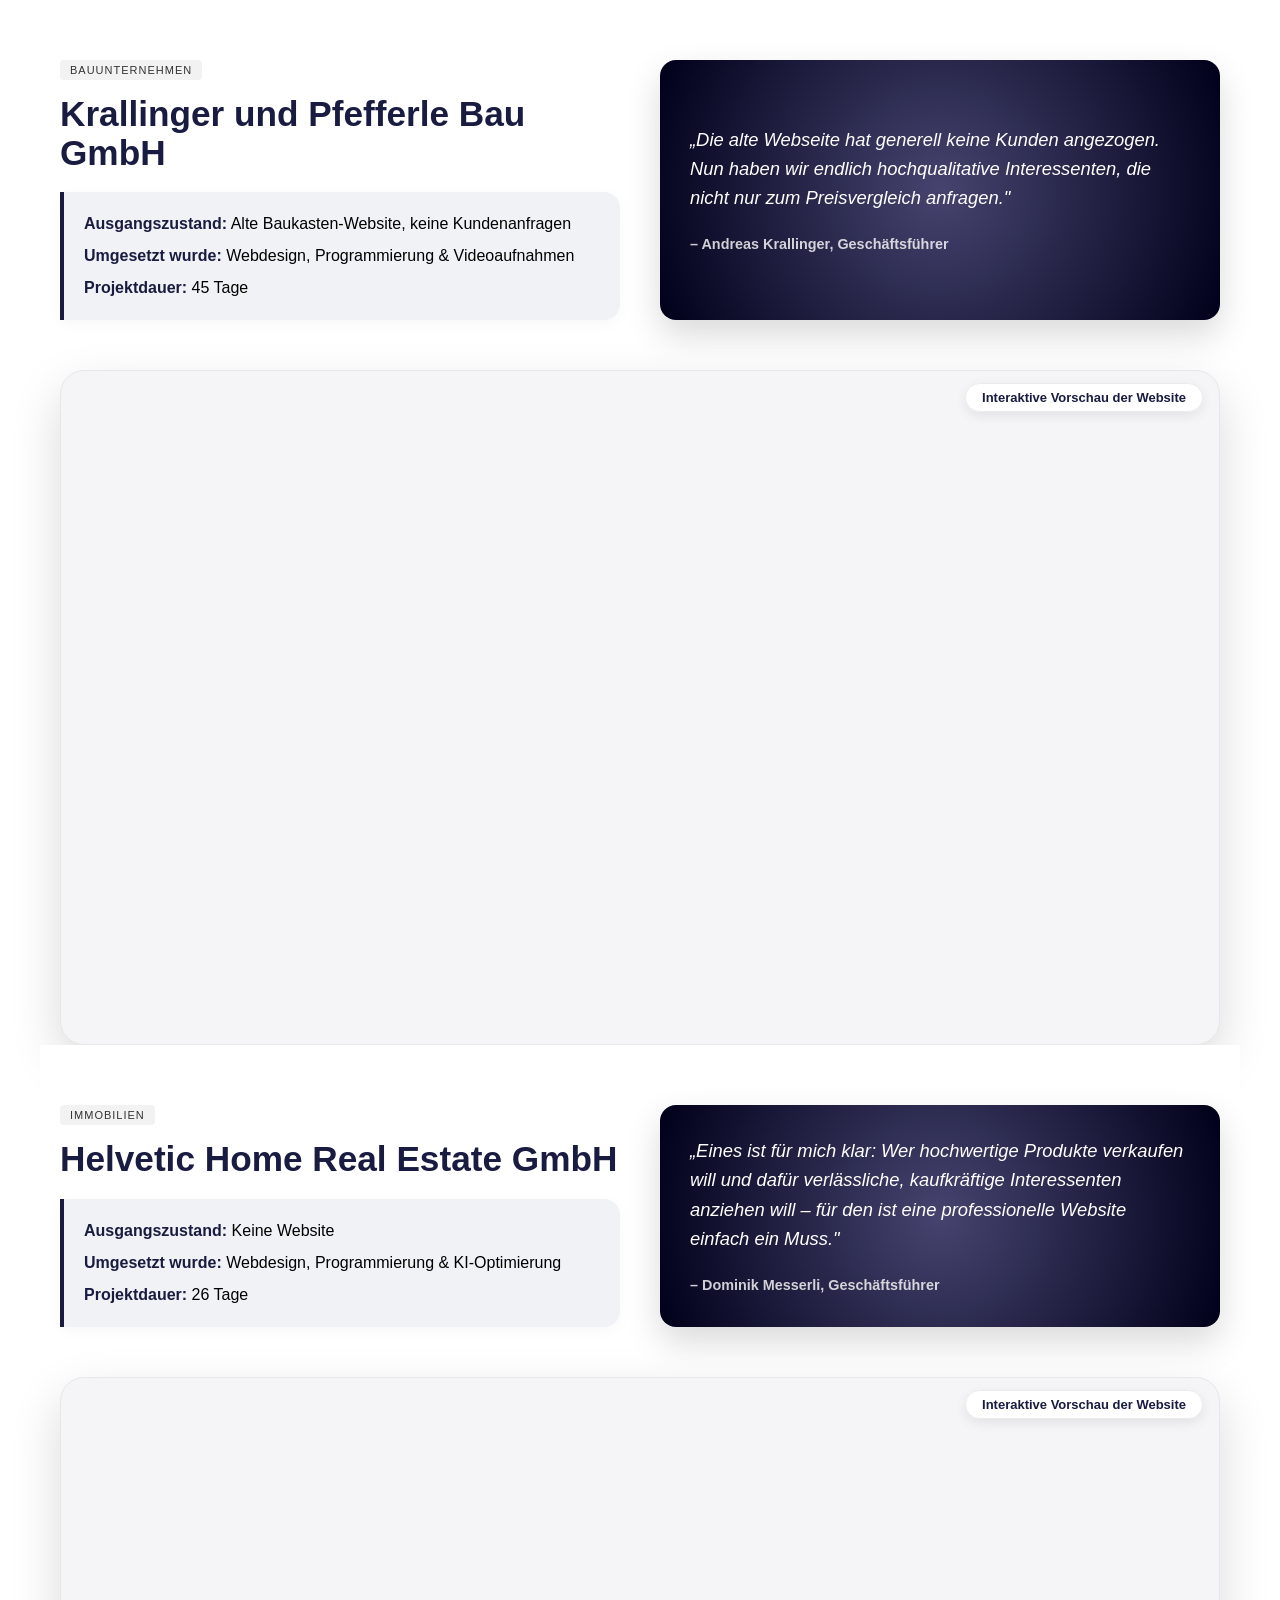
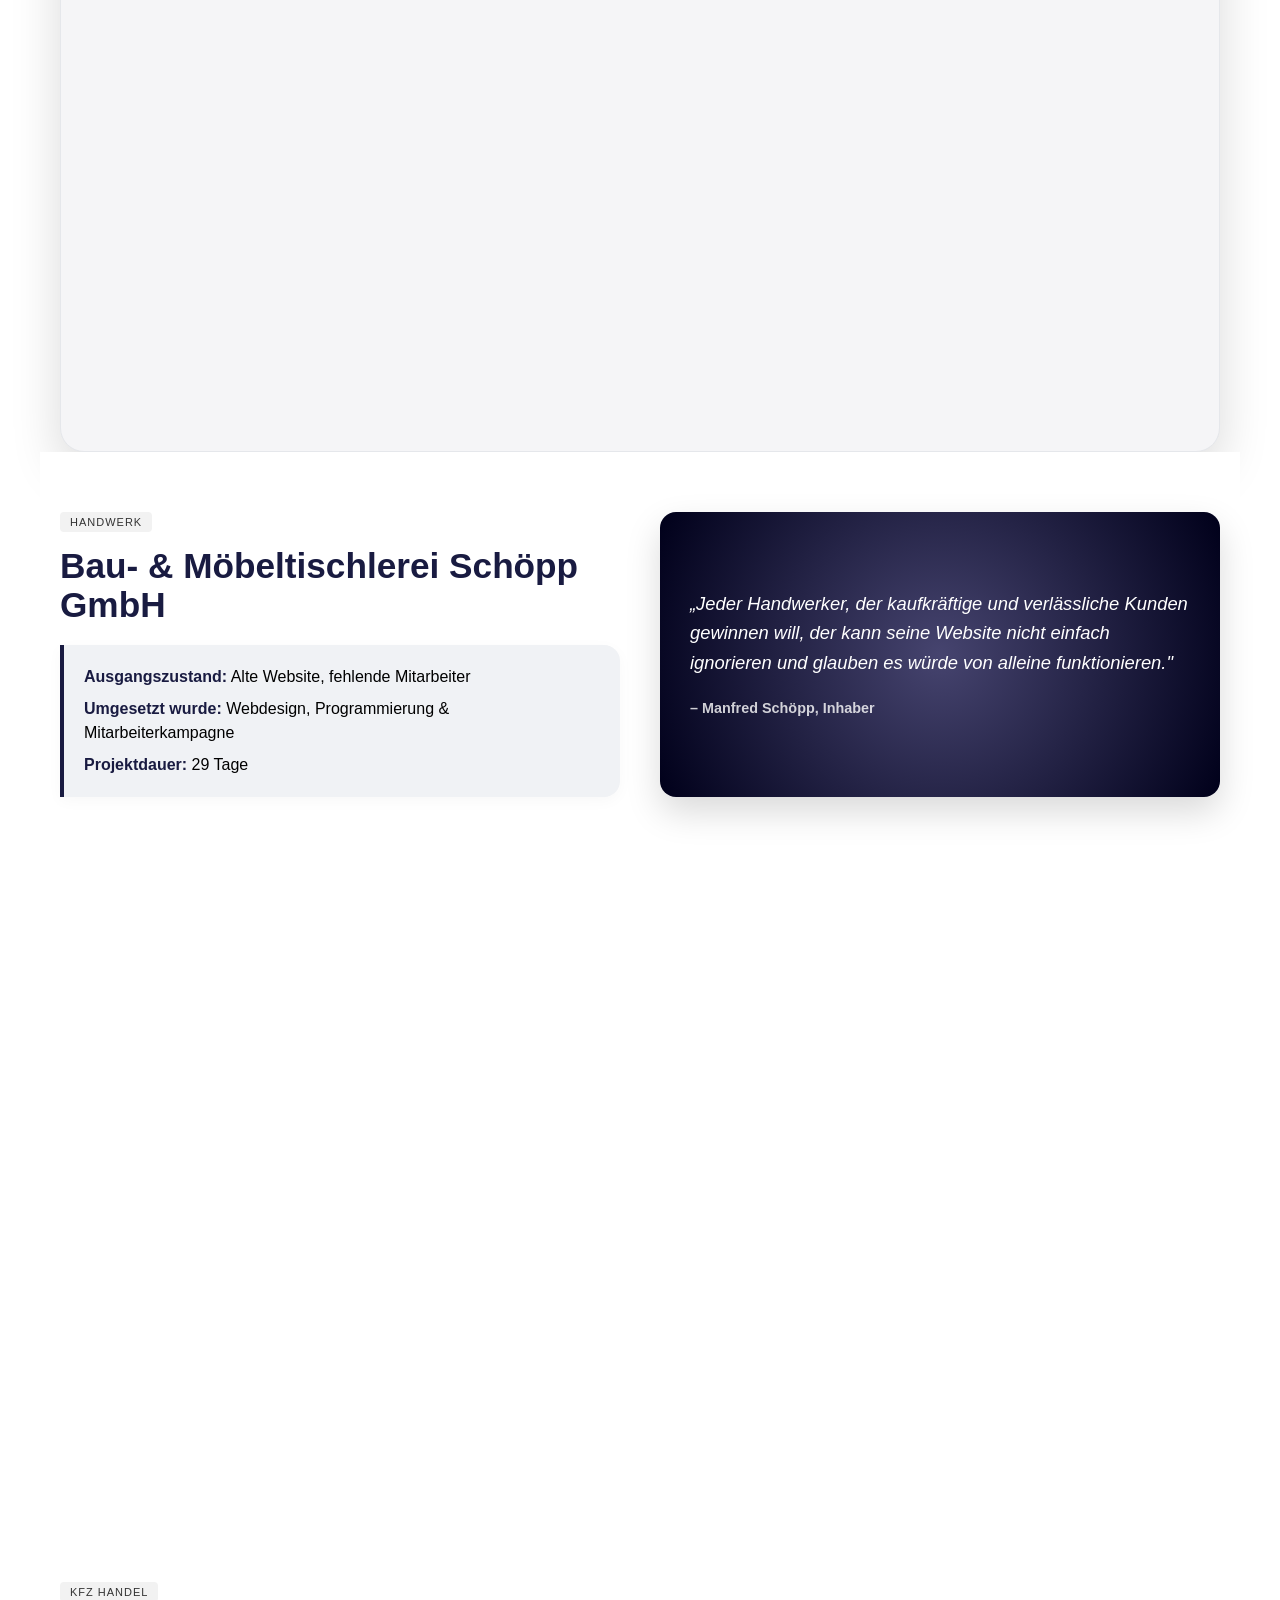
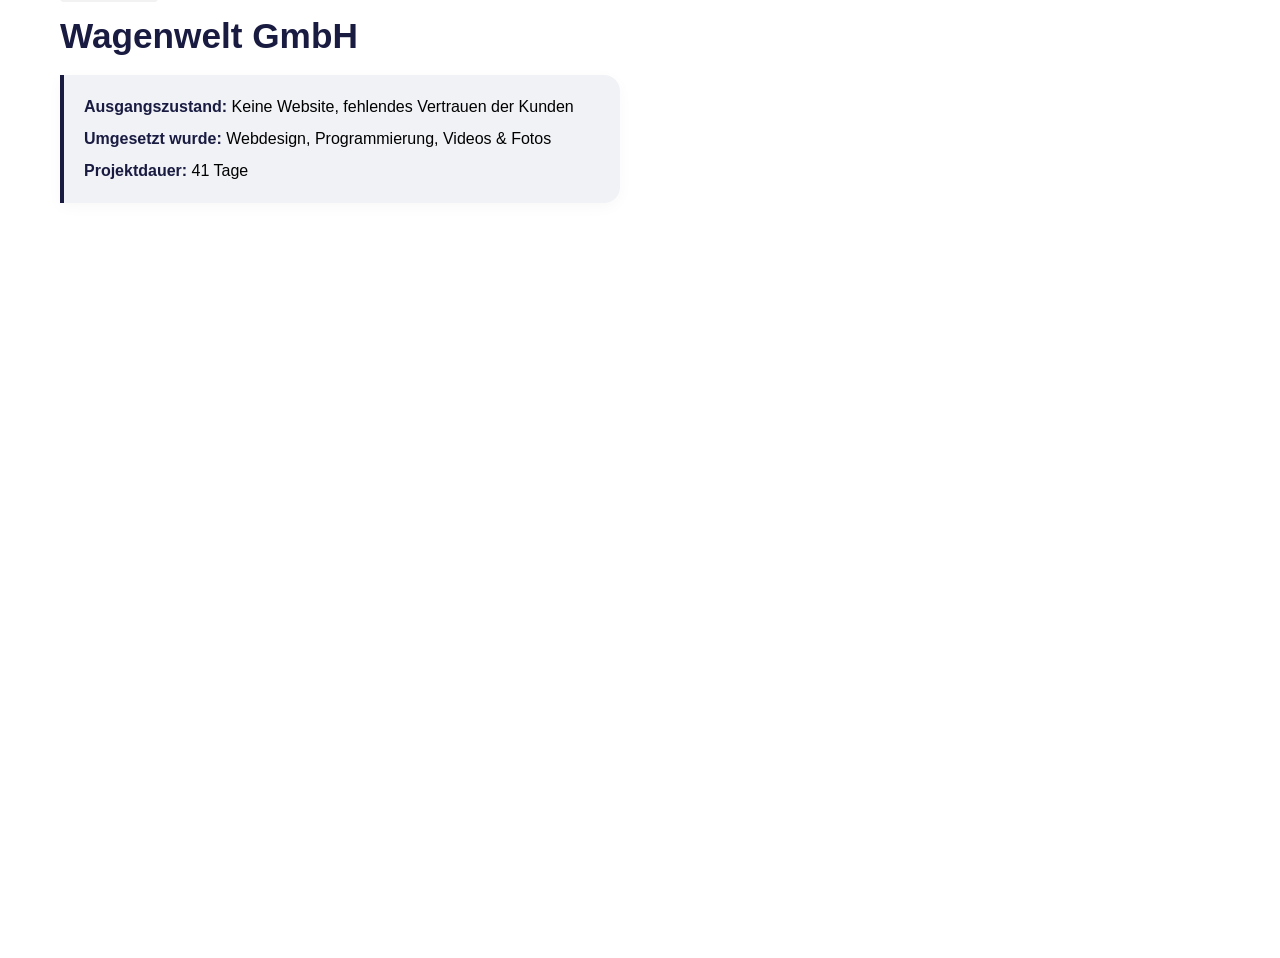
==== commit d7c7919c: "fix: Kritischer Cross-Origin-Bug behoben + sequentielles Laden BUG: iframe.contentDocument ist bei C" ====
--- a/index.html
+++ b/index.html
@@ -11,7 +11,6 @@
 
   <!-- === Sektion 1: Krallinger und Pfefferle === -->
   <div class="cs-section">
-
     <div class="cs-top-grid">
       <div class="cs-info-side">
         <div class="cs-label-wrapper cs-animate" data-index="0">
@@ -31,24 +30,20 @@
         </blockquote>
       </div>
     </div>
-
     <div class="cs-preview-wrap cs-animate" data-index="4">
       <div class="cs-preview-hint">Interaktive Vorschau der Website</div>
       <iframe
-        src="https://www.kpbau.tirol"
+        data-src="https://www.kpbau.tirol"
         title="Krallinger und Pfefferle Bau Vorschau"
-        loading="lazy"
         sandbox="allow-same-origin allow-scripts allow-forms allow-popups"
         allow="fullscreen"
         referrerpolicy="no-referrer-when-downgrade"
       ></iframe>
     </div>
-
   </div>
 
   <!-- === Sektion 2: Helvetic Home Real Estate === -->
   <div class="cs-section">
-
     <div class="cs-top-grid">
       <div class="cs-info-side">
         <div class="cs-label-wrapper cs-animate" data-index="0">
@@ -68,24 +63,20 @@
         </blockquote>
       </div>
     </div>
-
     <div class="cs-preview-wrap cs-animate" data-index="4">
       <div class="cs-preview-hint">Interaktive Vorschau der Website</div>
       <iframe
-        src="https://helvetic-home.ch/"
+        data-src="https://helvetic-home.ch/"
         title="Helvetic Home Real Estate GmbH Vorschau"
-        loading="lazy"
         sandbox="allow-same-origin allow-scripts allow-forms allow-popups"
         allow="fullscreen"
         referrerpolicy="no-referrer-when-downgrade"
       ></iframe>
     </div>
-
   </div>
 
   <!-- === Sektion 3: Tischlerei Schöpp === -->
   <div class="cs-section">
-
     <div class="cs-top-grid">
       <div class="cs-info-side">
         <div class="cs-label-wrapper cs-animate" data-index="0">
@@ -105,24 +96,20 @@
         </blockquote>
       </div>
     </div>
-
     <div class="cs-preview-wrap cs-animate" data-index="4">
       <div class="cs-preview-hint">Interaktive Vorschau der Website</div>
       <iframe
-        src="https://tischlerei-schoepp.at/"
+        data-src="https://tischlerei-schoepp.at/"
         title="Bau- &amp; Möbeltischlerei Schöpp GmbH Vorschau"
-        loading="lazy"
         sandbox="allow-same-origin allow-scripts allow-forms allow-popups"
         allow="fullscreen"
         referrerpolicy="no-referrer-when-downgrade"
       ></iframe>
     </div>
-
   </div>
 
   <!-- === Sektion 4: Wagenwelt === -->
   <div class="cs-section">
-
     <div class="cs-top-grid">
       <div class="cs-info-side">
         <div class="cs-label-wrapper cs-animate" data-index="0">
@@ -142,19 +129,16 @@
         </blockquote>
       </div>
     </div>
-
     <div class="cs-preview-wrap cs-animate" data-index="4">
       <div class="cs-preview-hint">Interaktive Vorschau der Website</div>
       <iframe
-        src="https://www.wagen-welt.at/"
+        data-src="https://www.wagen-welt.at/"
         title="Wagenwelt GmbH Vorschau"
-        loading="lazy"
         sandbox="allow-same-origin allow-scripts allow-forms allow-popups"
         allow="fullscreen"
         referrerpolicy="no-referrer-when-downgrade"
       ></iframe>
     </div>
-
   </div>
 
   <script src="script.js"></script>
--- a/styles.css
+++ b/styles.css
@@ -18,6 +18,9 @@
     max-width: 1200px;
     margin: 0 auto;
     font-size: 16px;
+    /* Eigener Stacking-Context wie beim Konkurrenten */
+    isolation: isolate;
+    overflow-anchor: none;
 }
 
 /* ===== Top Grid ===== */
@@ -121,7 +124,8 @@
     box-shadow: 0 20px 50px rgba(0, 0, 0, 0.15);
     border: 1px solid #e5e7eb;
     overflow: hidden;
-    contain: layout paint;
+    /* Maximale Rendering-Isolation */
+    contain: strict;
     overflow-anchor: none;
 }
 
@@ -133,6 +137,28 @@
     border: none;
     display: block;
     background: transparent;
+    /* Eigener GPU-Compositing-Layer → Browser kann den Layer
+       beim Scrollen einfach verschieben statt neu zu rendern */
+    transform: translateZ(0);
+    will-change: transform;
+}
+
+/*
+ * Während der User scrollt: pointer-events auf iframes deaktivieren.
+ * Das verhindert, dass Touch-Events in den iframes verarbeitet werden
+ * und den Main Thread blockieren. Wird per JS umgeschaltet.
+ */
+.is-scrolling .cs-preview-wrap iframe {
+    pointer-events: none !important;
+}
+
+/*
+ * Iframes die weit off-screen sind werden per JS auf display:none gesetzt.
+ * Das stoppt ihr Rendering + CSS-Animationen + requestAnimationFrame,
+ * ohne den iframe aus dem DOM zu entfernen (= kein Reload nötig).
+ */
+.cs-preview-wrap iframe.is-frozen {
+    display: none !important;
 }
 
 .cs-preview-hint {
@@ -183,7 +209,6 @@
         margin-top: 20px;
     }
 
-    /* Touch-Scrolling im iframe ermöglichen ohne Hauptseite zu blockieren */
     .cs-preview-wrap iframe {
         touch-action: pan-x pan-y;
     }
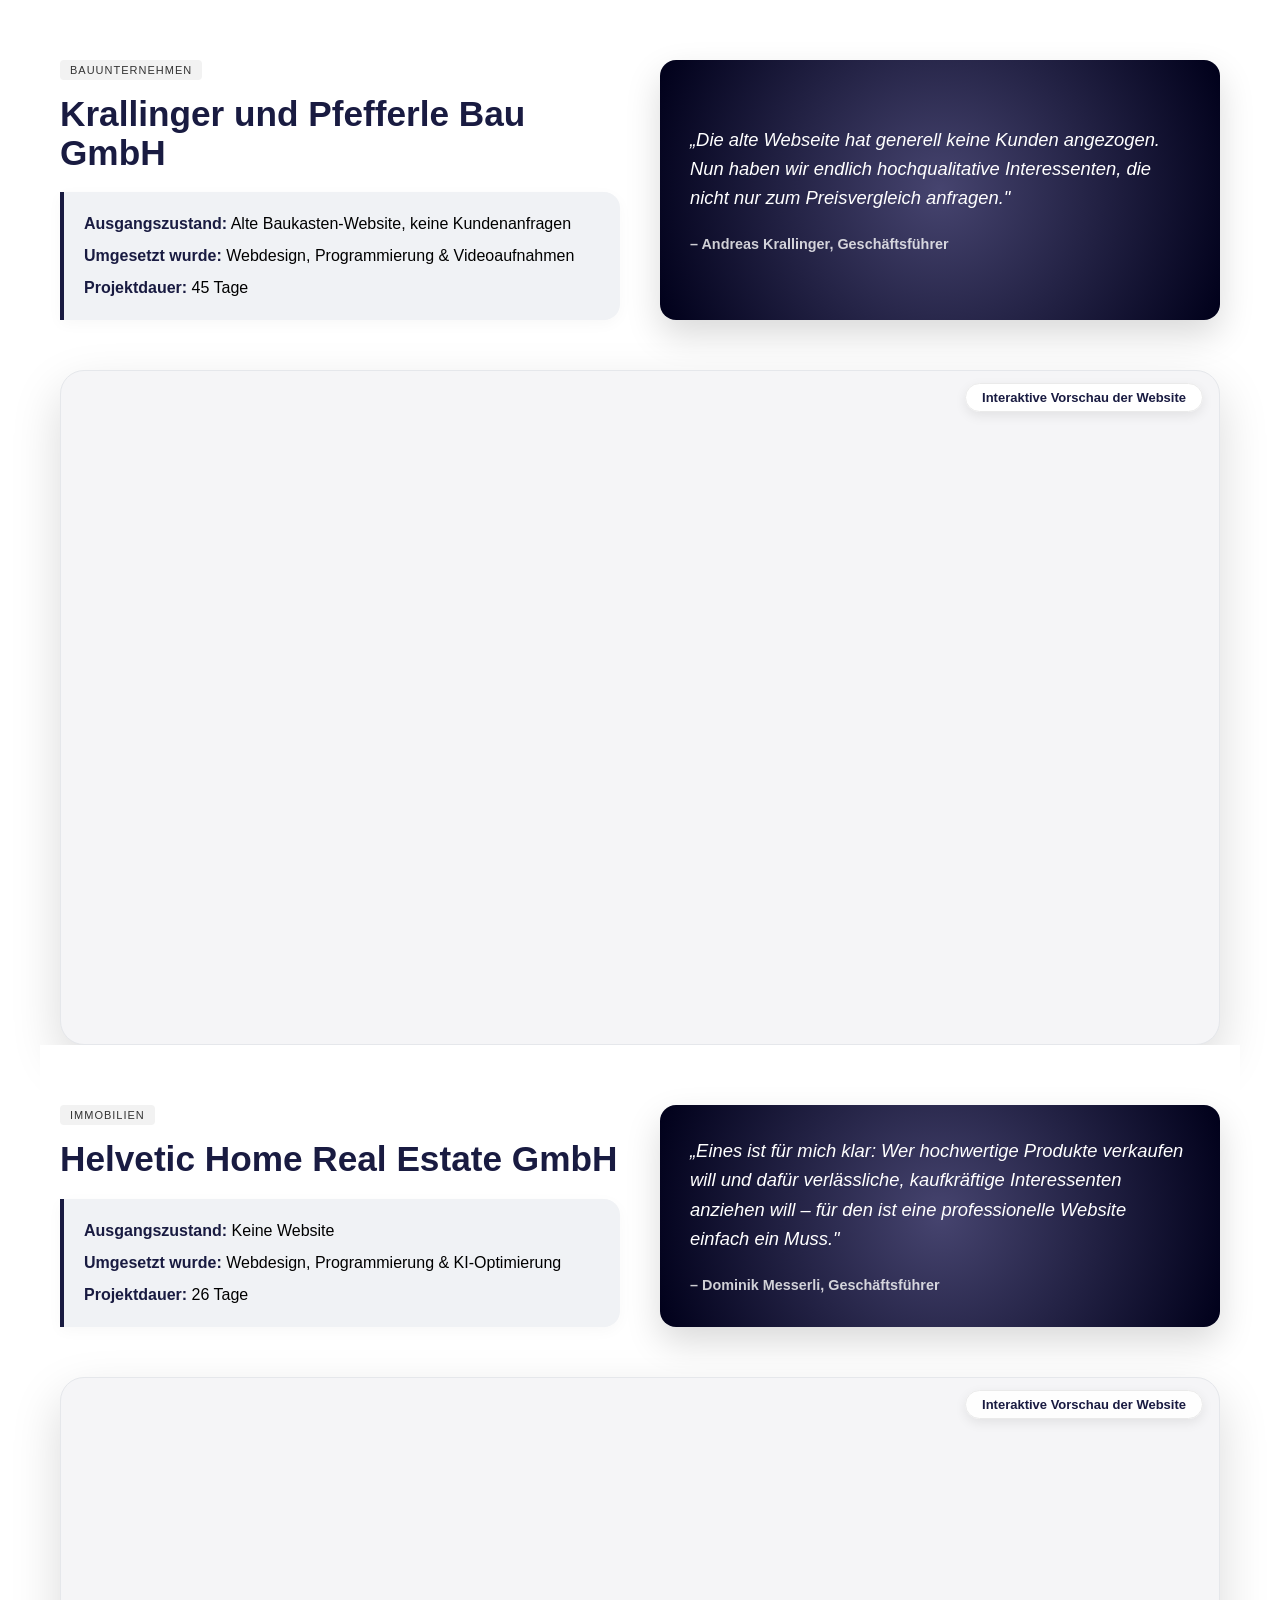
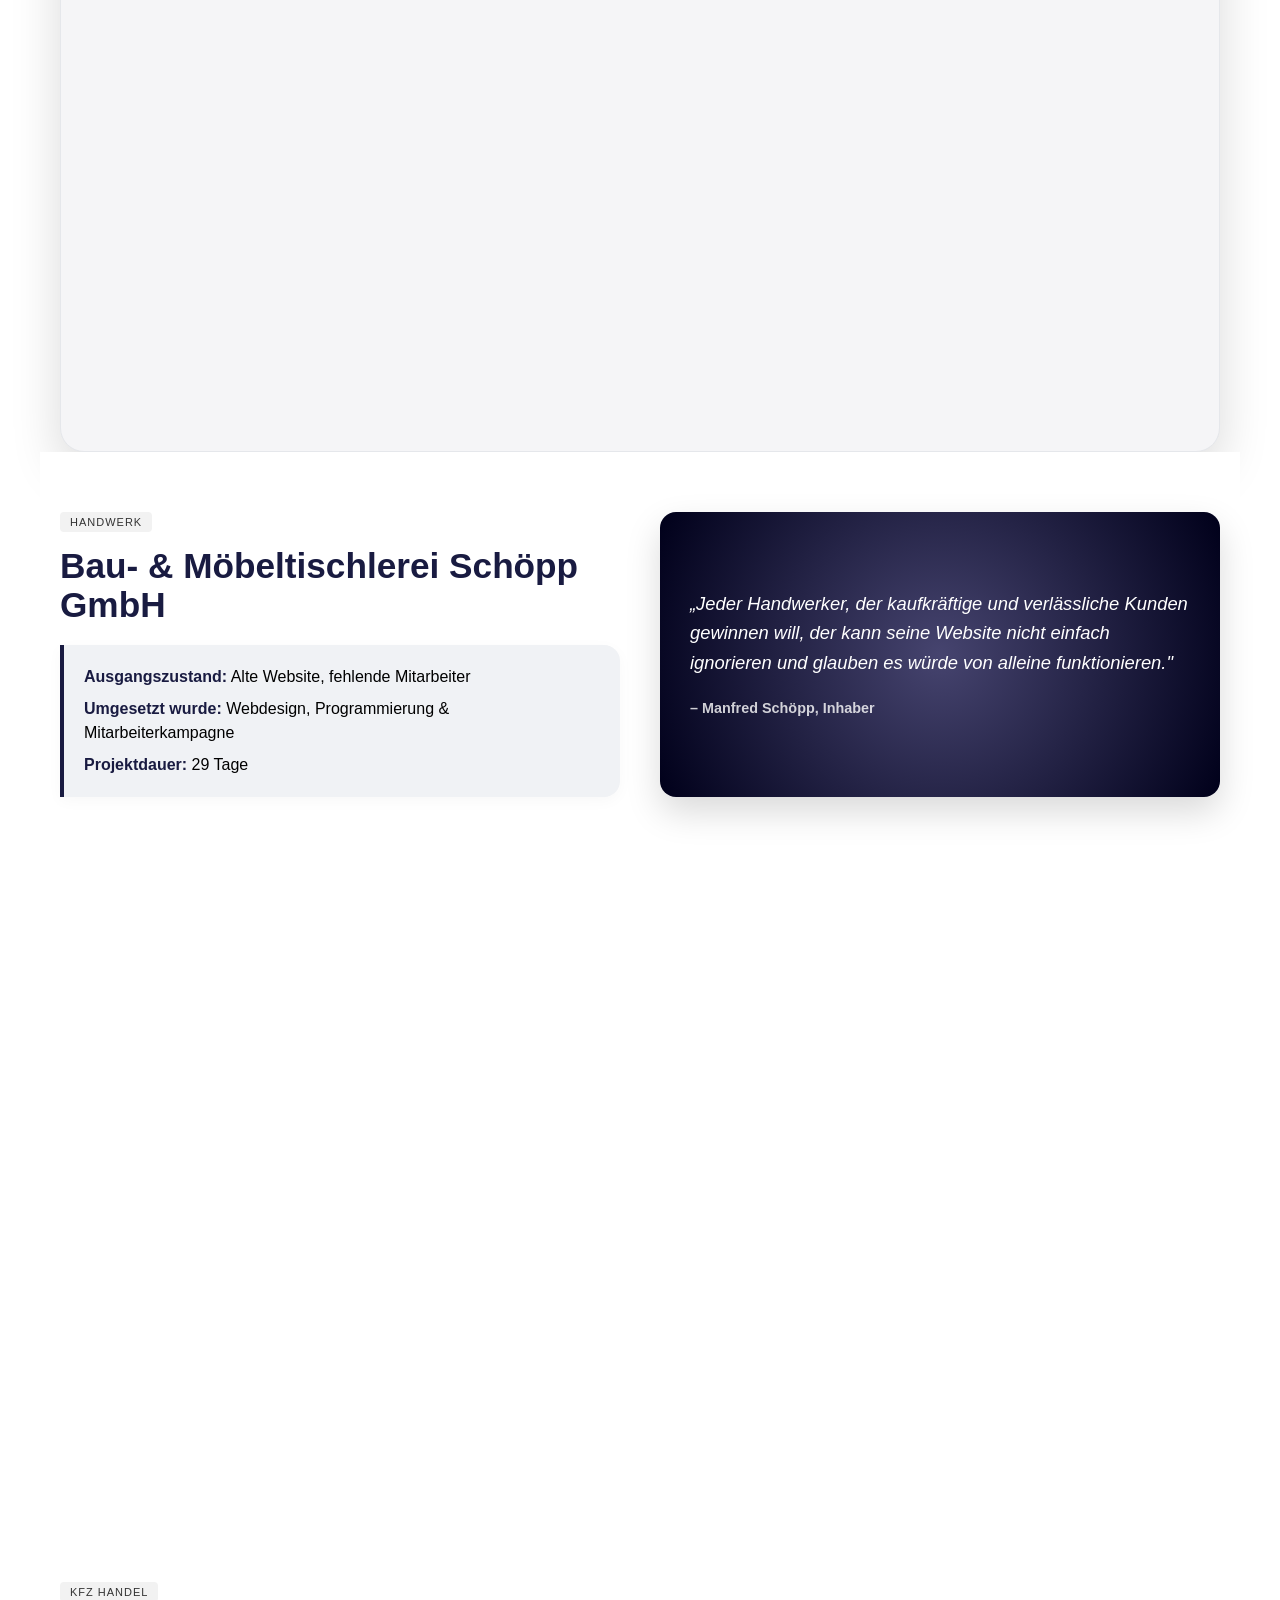
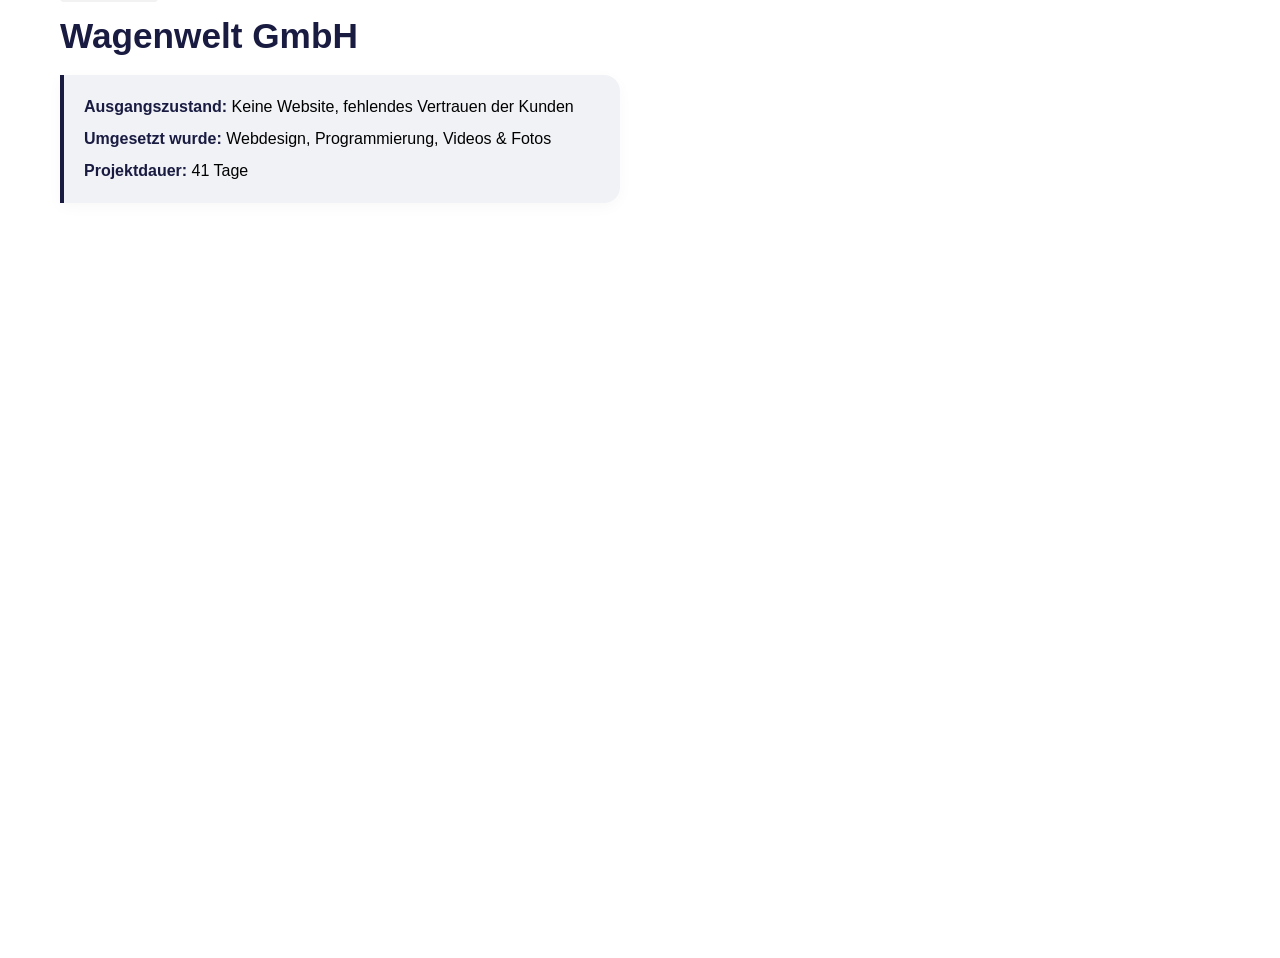
==== commit d394c5dd: "test: Absolutes Minimum – identisch mit Konkurrent KEIN JS-iframe-Management. KEIN will-change. KEIN" ====
--- a/index.html
+++ b/index.html
@@ -33,8 +33,9 @@
     <div class="cs-preview-wrap cs-animate" data-index="4">
       <div class="cs-preview-hint">Interaktive Vorschau der Website</div>
       <iframe
-        data-src="https://www.kpbau.tirol"
+        src="https://www.kpbau.tirol"
         title="Krallinger und Pfefferle Bau Vorschau"
+        loading="lazy"
         sandbox="allow-same-origin allow-scripts allow-forms allow-popups"
         allow="fullscreen"
         referrerpolicy="no-referrer-when-downgrade"
@@ -66,8 +67,9 @@
     <div class="cs-preview-wrap cs-animate" data-index="4">
       <div class="cs-preview-hint">Interaktive Vorschau der Website</div>
       <iframe
-        data-src="https://helvetic-home.ch/"
+        src="https://helvetic-home.ch/"
         title="Helvetic Home Real Estate GmbH Vorschau"
+        loading="lazy"
         sandbox="allow-same-origin allow-scripts allow-forms allow-popups"
         allow="fullscreen"
         referrerpolicy="no-referrer-when-downgrade"
@@ -99,8 +101,9 @@
     <div class="cs-preview-wrap cs-animate" data-index="4">
       <div class="cs-preview-hint">Interaktive Vorschau der Website</div>
       <iframe
-        data-src="https://tischlerei-schoepp.at/"
+        src="https://tischlerei-schoepp.at/"
         title="Bau- &amp; Möbeltischlerei Schöpp GmbH Vorschau"
+        loading="lazy"
         sandbox="allow-same-origin allow-scripts allow-forms allow-popups"
         allow="fullscreen"
         referrerpolicy="no-referrer-when-downgrade"
@@ -132,8 +135,9 @@
     <div class="cs-preview-wrap cs-animate" data-index="4">
       <div class="cs-preview-hint">Interaktive Vorschau der Website</div>
       <iframe
-        data-src="https://www.wagen-welt.at/"
+        src="https://www.wagen-welt.at/"
         title="Wagenwelt GmbH Vorschau"
+        loading="lazy"
         sandbox="allow-same-origin allow-scripts allow-forms allow-popups"
         allow="fullscreen"
         referrerpolicy="no-referrer-when-downgrade"
--- a/styles.css
+++ b/styles.css
@@ -18,7 +18,6 @@
     max-width: 1200px;
     margin: 0 auto;
     font-size: 16px;
-    /* Eigener Stacking-Context wie beim Konkurrenten */
     isolation: isolate;
     overflow-anchor: none;
 }
@@ -115,6 +114,14 @@
 }
 
 /* ===== Preview Container ===== */
+/*
+ * Exakt wie beim Konkurrenten:
+ * - overflow: hidden + border-radius → abgerundete Ecken
+ * - contain: layout paint → Rendering-Isolation
+ * - overflow-anchor: none → keine Scroll-Jumps
+ * - Keine will-change, kein transform, kein strict contain
+ *   (der Konkurrent nutzt das auch nicht)
+ */
 .cs-preview-wrap {
     width: 100%;
     height: clamp(420px, 75vh, 900px);
@@ -124,8 +131,7 @@
     box-shadow: 0 20px 50px rgba(0, 0, 0, 0.15);
     border: 1px solid #e5e7eb;
     overflow: hidden;
-    /* Maximale Rendering-Isolation */
-    contain: strict;
+    contain: layout paint;
     overflow-anchor: none;
 }
 
@@ -136,29 +142,6 @@
     height: 100%;
     border: none;
     display: block;
-    background: transparent;
-    /* Eigener GPU-Compositing-Layer → Browser kann den Layer
-       beim Scrollen einfach verschieben statt neu zu rendern */
-    transform: translateZ(0);
-    will-change: transform;
-}
-
-/*
- * Während der User scrollt: pointer-events auf iframes deaktivieren.
- * Das verhindert, dass Touch-Events in den iframes verarbeitet werden
- * und den Main Thread blockieren. Wird per JS umgeschaltet.
- */
-.is-scrolling .cs-preview-wrap iframe {
-    pointer-events: none !important;
-}
-
-/*
- * Iframes die weit off-screen sind werden per JS auf display:none gesetzt.
- * Das stoppt ihr Rendering + CSS-Animationen + requestAnimationFrame,
- * ohne den iframe aus dem DOM zu entfernen (= kein Reload nötig).
- */
-.cs-preview-wrap iframe.is-frozen {
-    display: none !important;
 }
 
 .cs-preview-hint {
@@ -209,6 +192,7 @@
         margin-top: 20px;
     }
 
+    /* Konkurrenz nutzt genau das: */
     .cs-preview-wrap iframe {
         touch-action: pan-x pan-y;
     }
